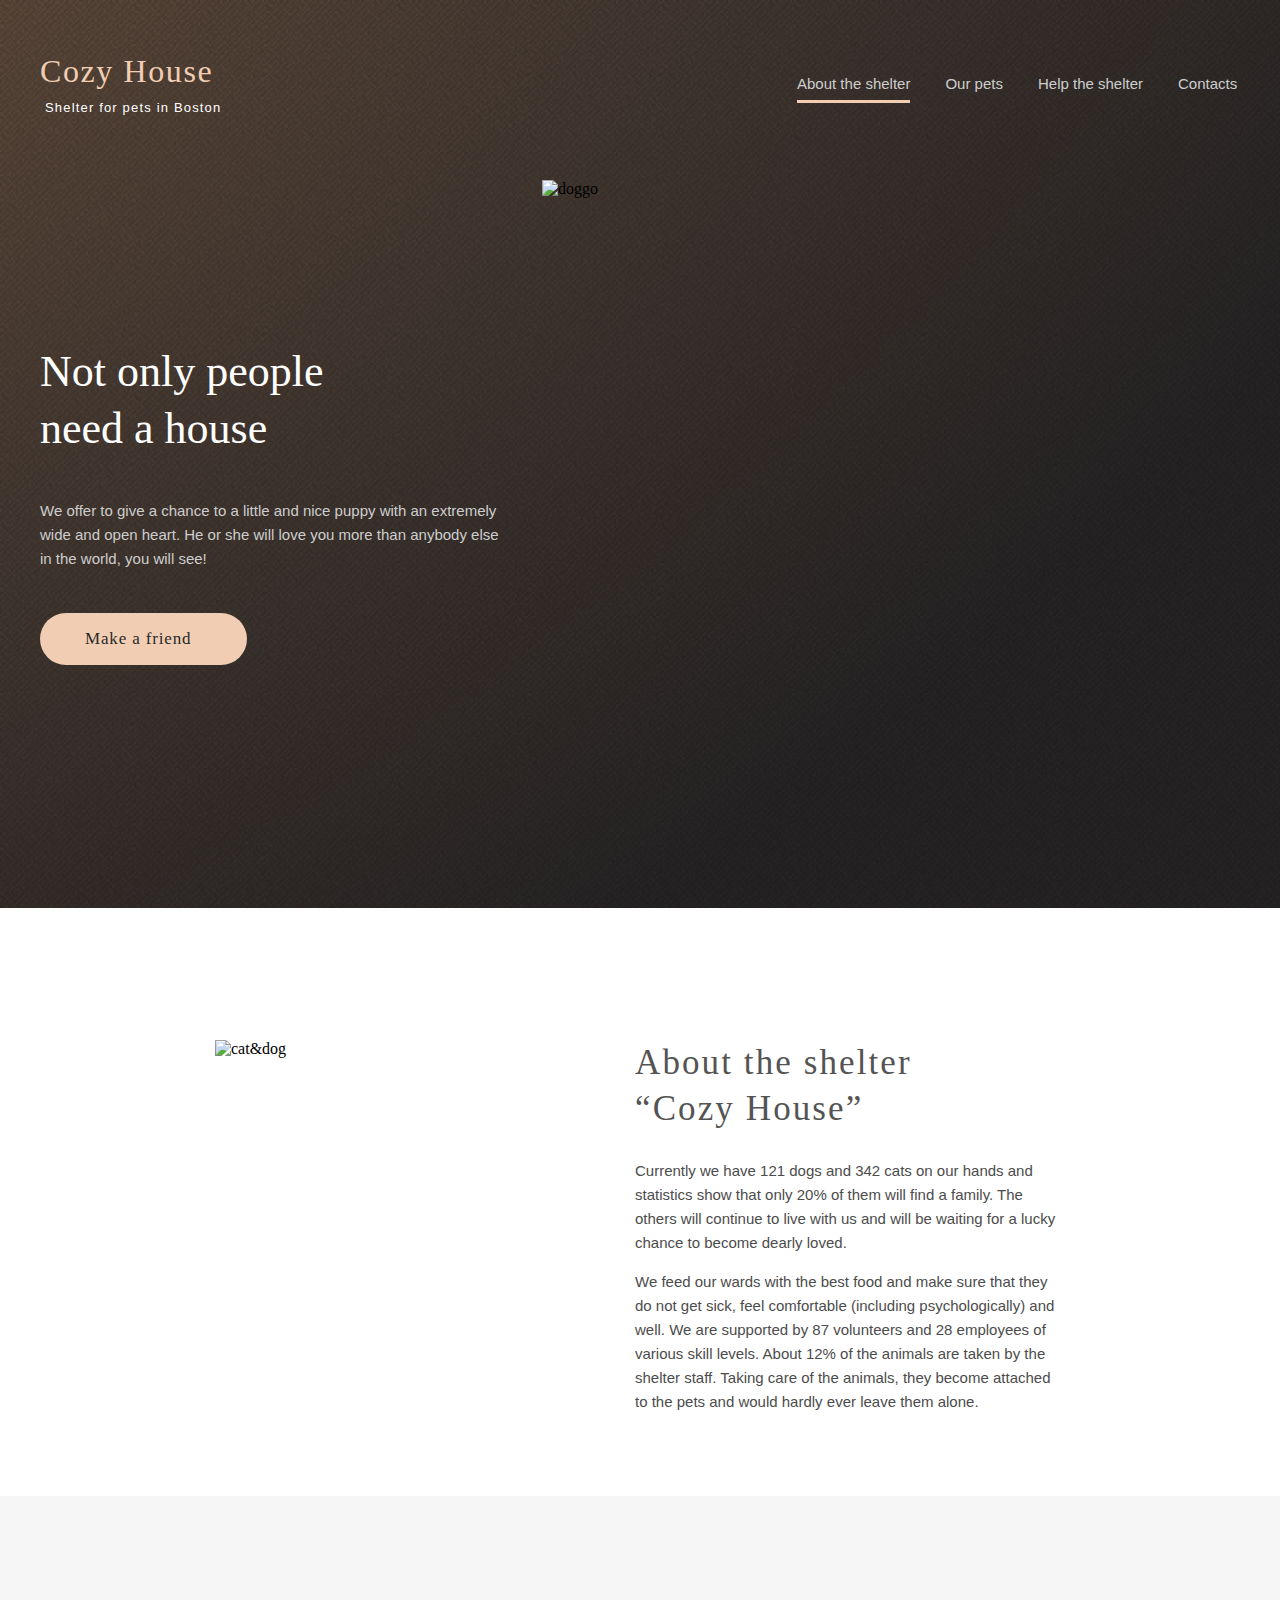
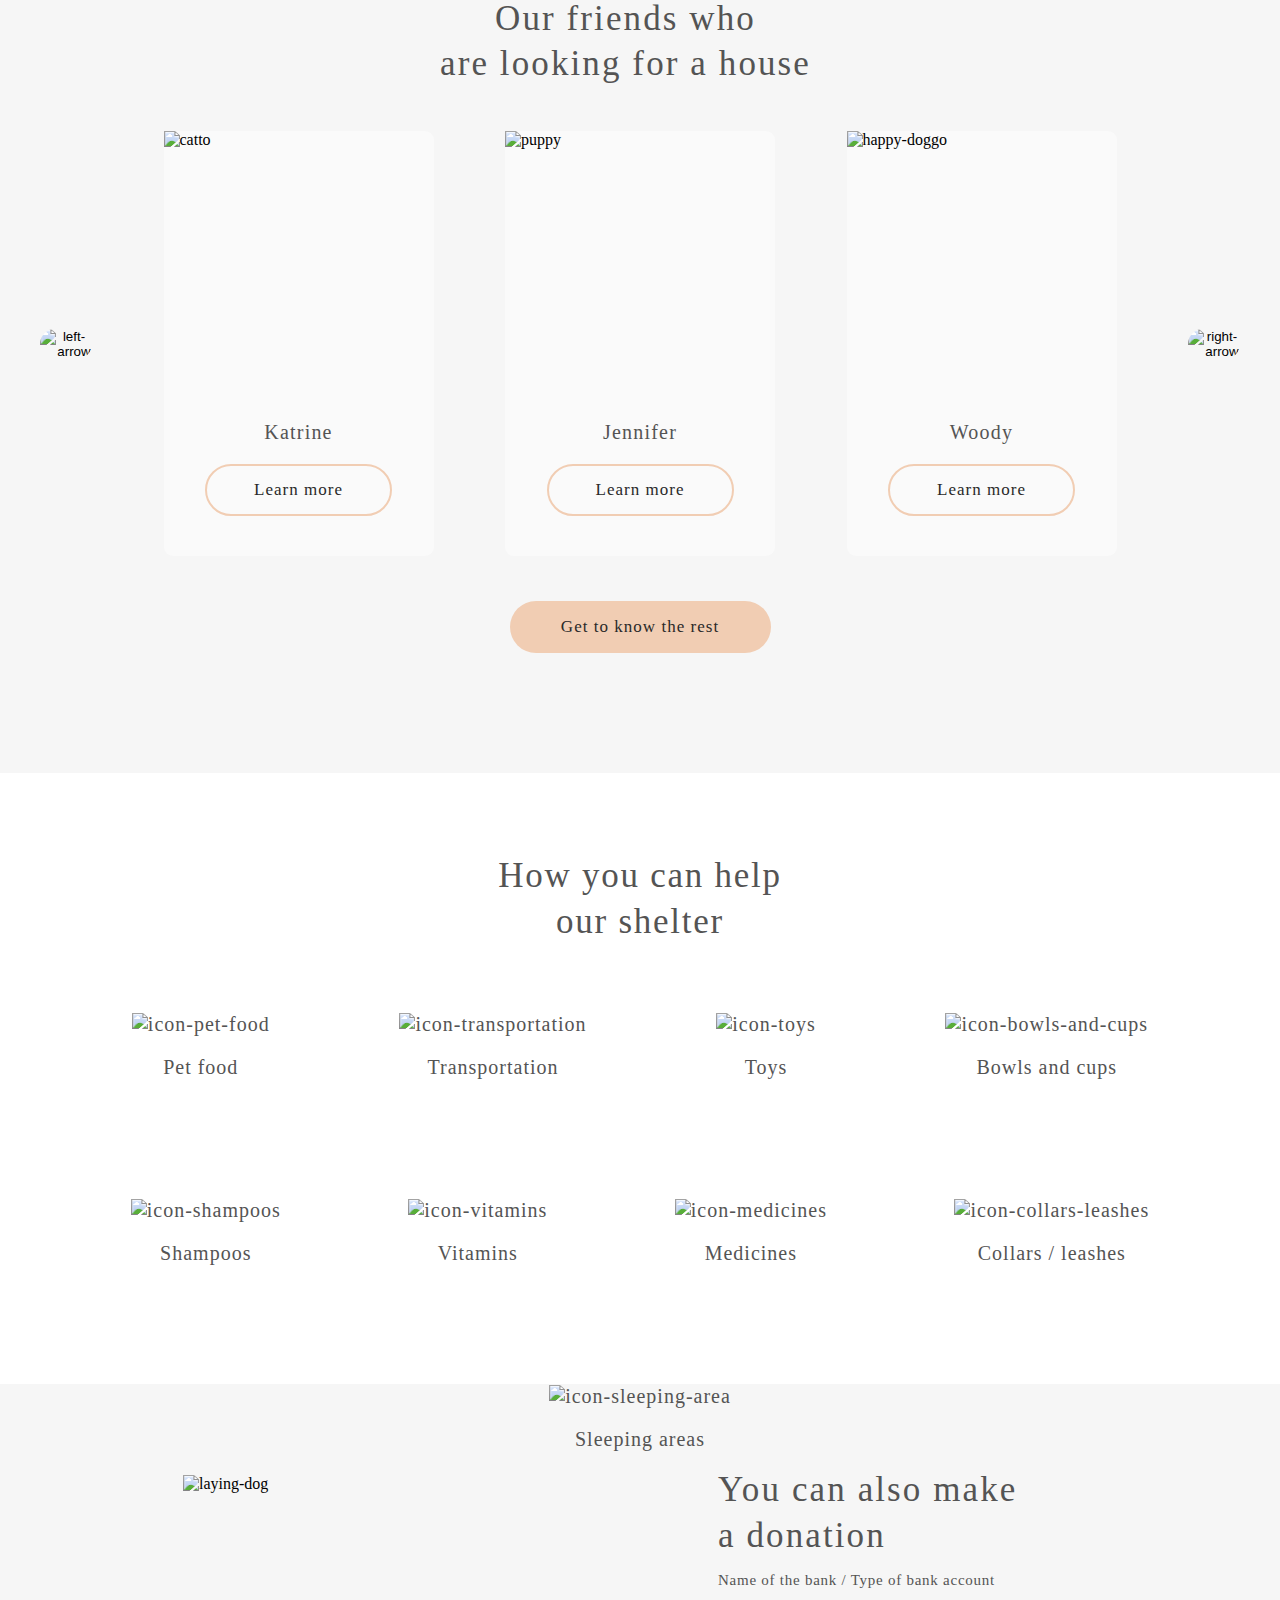
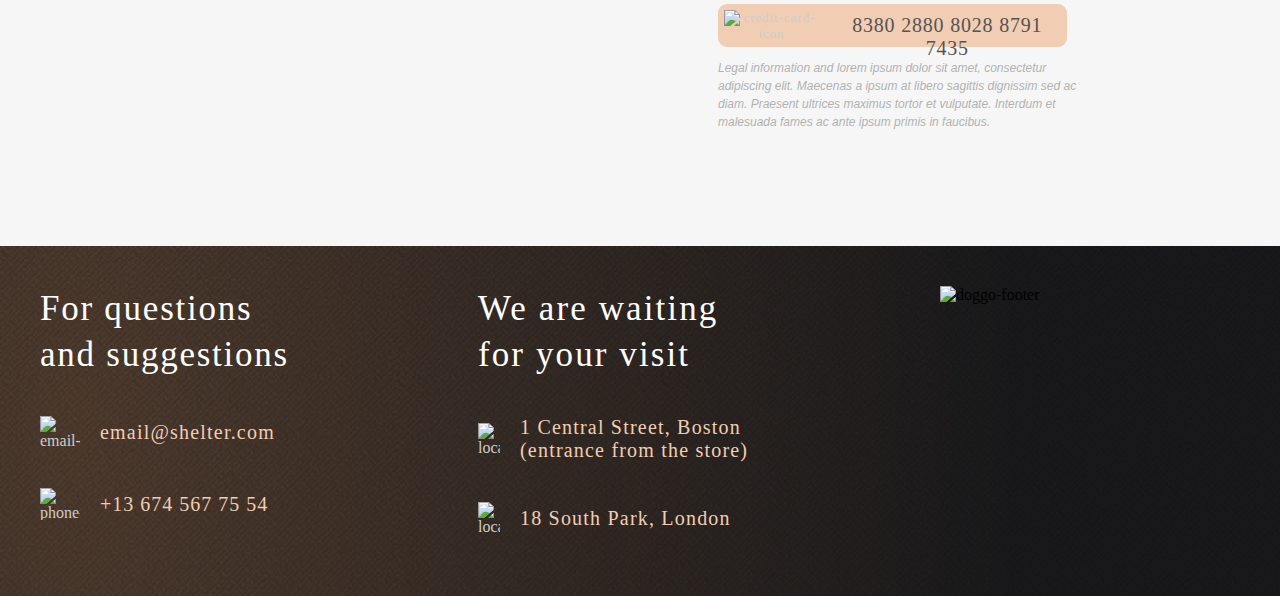
==== pages/main/index.html @ 31ccc5f0 "fix: updt path" ====
<!DOCTYPE html>
<html lang="en">
  <head>
    <meta charset="UTF-8" />
    <meta http-equiv="X-UA-Compatible" content="IE=edge" />
    <meta name="viewport" content="width=device-width, initial-scale=1.0" />
    <title>Cozy House</title>
    <link rel="stylesheet" href="style.css" />
  </head>
  <body>
    <div class="container">
      <div class="block-1" id="main-id">
        <header>
          <div class="logo-div">
            <a href="#main-id"
              ><h1>Cozy House</h1>
              <h2 class="logo-h2">Shelter for pets in Boston</h2>
            </a>
          </div>
          <nav>
            <ul class="ul-header">
              <li class="active">About the shelter</li>
              <li>
                <a href="../pets/our-pets.html">Our pets</a>
              </li>
              <li><a href="#help-the-shelter">Help the shelter</a></li>
              <li><a href="#contacts"> Contacts</a></li>
            </ul>
          </nav>
        </header>
        <div class="main">
          <div class="main-div">
            <h2 class="h2-header">Not only people need a house</h2>
            <p class="p-header">
              We offer to give a chance to a little and nice puppy with an
              extremely wide and open heart. He or she will love you more than
              anybody else in the world, you will see!
            </p>

            <a href="#our-pets"
              ><button class="btn-make-friend">Make a friend</button></a
            >
          </div>
          <img
            class="doggo"
            src="../assets/images/start-screen-puppy.svg"
            alt="doggo"
          />
        </div>
      </div>
      <main>
        <div class="block-2">
          <img
            src="../assets/images/about-pets.svg"
            alt="cat&dog"
            class="cat-dog"
          />

          <div class="content-block-2">
            <h2 class="h2-block-2">About the shelter “Cozy House”</h2>
            <p class="p-block-2">
              Currently we have 121 dogs and 342 cats on our hands and
              statistics show that only 20% of them will find a family. The
              others will continue to live with us and will be waiting for a
              lucky chance to become dearly loved.
            </p>
            <p class="p-block-2">
              We feed our wards with the best food and make sure that they do
              not get sick, feel comfortable (including psychologically) and
              well. We are supported by 87 volunteers and 28 employees of
              various skill levels. About 12% of the animals are taken by the
              shelter staff. Taking care of the animals, they become attached to
              the pets and would hardly ever leave them alone.
            </p>
          </div>
        </div>
        <div class="block-3" id="our-pets">
          <div class="block-3-container">
            <h2 class="h2-block-3">
              Our friends who <br />
              are looking for a house
            </h2>
            <div class="pets">
              <button class="btn-arrow">
                <img
                  src="../assets/icons/button_arrow_left.svg"
                  alt="left-arrow"
                  class="arrow"
                />
              </button>

              <div class="pet-catto same">
                <img
                  src="../assets/images/pets-katrine.svg"
                  alt="catto"
                  class="img-block3"
                />
                <h3 class="same-name">Katrine</h3>
                <button class="same-btn">Learn more</button>
              </div>
              <div class="pet-puppy same">
                <img
                  src="../assets/images/pets-jennifer.svg"
                  alt="puppy"
                  class="img-block3"
                />
                <h3 class="same-name">Jennifer</h3>
                <button class="same-btn">Learn more</button>
              </div>
              <div class="pet-happy-doggo same">
                <img
                  src="../assets/images/pets-woody.svg"
                  alt="happy-doggo"
                  class="img-block3"
                />
                <h3 class="same-name">Woody</h3>
                <button class="same-btn">Learn more</button>
              </div>
              <button class="btn-arrow">
                <img
                  src="../assets/icons/button_arrow_right.svg"
                  alt="right-arrow"
                  class="arrow"
                />
              </button>
            </div>
            <a href="../pages/pets/our-pets.html">
              <button class="btn-block-3">Get to know the rest</button>
            </a>
          </div>
        </div>
        <div class="block-4" id="help-the-shelter">
          <div class="block-4-container">
            <h2 class="block-4-h2">How you can help our shelter</h2>
            <div class="block-4-list">
              <div class="item">
                <img
                  src="../assets/icons/icon-pet-food.svg"
                  alt="icon-pet-food"
                />
                <span>Pet food</span>
              </div>
              <div class="item">
                <img
                  src="../assets/icons/icon-transportation.svg"
                  alt="icon-transportation"
                />
                <span>Transportation</span>
              </div>
              <div class="item">
                <img src="../assets/icons/icon-toys.svg" alt="icon-toys" />
                <span> Toys</span>
              </div>
              <div class="item">
                <img
                  src="../assets/icons/icon-bowls-and-cups.svg"
                  alt="icon-bowls-and-cups"
                />
                <span>Bowls and cups</span>
              </div>
              <div class="item">
                <img
                  src="../assets/icons/icon-shampoos.svg"
                  alt="icon-shampoos"
                />
                <span>Shampoos</span>
              </div>

              <div class="item">
                <img
                  src="../assets/icons/icon-vitamins.svg"
                  alt="icon-vitamins"
                />
                <span>Vitamins</span>
              </div>
              <div class="item">
                <img
                  src="../assets/icons/icon-medicines.svg"
                  alt="icon-medicines"
                />
                <span>Medicines</span>
              </div>
              <div class="item">
                <img
                  src="../assets/icons/icon-collars-leashes.svg"
                  alt="icon-collars-leashes"
                />
                <span>Collars / leashes</span>
              </div>
              <div class="item">
                <img
                  src="../assets/icons/icon-sleeping-area.svg"
                  alt="icon-sleeping-area"
                />
                <span>Sleeping areas</span>
              </div>
            </div>
          </div>
        </div>
        <div class="block-5">
          <div class="block-5-container">
            <img
              src="../assets/images/donation-dog.svg"
              alt="laying-dog"
              class="laying-dog"
            />
            <div block-5-content>
              <h2 class="block-5-h2">You can also make a donation</h2>
              <h3 class="block-5-h3">
                Name of the bank / Type of bank account
              </h3>
              <button class="credit-card">
                <a href="#"
                  ><img
                    src="../assets/icons/credit-card.svg"
                    alt="credit-card-icon"
                    class="credit-card-icon"
                /></a>

                <p class="block-5-par">8380 2880 8028 8791 7435</p>
              </button>
              <p class="block-5-p">
                Legal information and lorem ipsum dolor sit amet, consectetur
                adipiscing elit. Maecenas a ipsum at libero sagittis dignissim
                sed ac diam. Praesent ultrices maximus tortor et vulputate.
                Interdum et malesuada fames ac ante ipsum primis in faucibus.
              </p>
            </div>
          </div>
        </div>
      </main>
      <footer class="block-6" id="contacts">
        <div class="footer-content">
          <div class="contacts">
            <h2 class="footer-h2-1">For questions and suggestions</h2>
            <a href="mailto:email@shelter.com">
              <div class="contacts-1">
                <img
                  src="../assets/icons/icon-email.svg"
                  alt="email-icon"
                  class="cont-icon"
                />
                <span class="ftr-span-1">email@shelter.com</span>
              </div>
            </a>
            <a href="tel:+13 674 567 75 54">
              <div class="contacts-2">
                <img
                  src="../assets/icons/icon-phone.svg"
                  alt="phone-icon"
                  class="phone-icon"
                />
                <span class="ftr-span-2">+13 674 567 75 54</span>
              </div>
            </a>
          </div>

          <div class="address">
            <h2 class="footer-h2-2">We are waiting for your visit</h2>
            <a href="https://goo.gl/maps/YBffEgtz4RcukRSLA" target="_blank">
              <div class="address-1">
                <img
                  src="../assets/icons/icon-marker.svg"
                  alt="location-icon"
                  class="pin"
                />
                <span class="address-span-1"
                  >1 Central Street, Boston (entrance from the store)</span
                >
              </div>
            </a>
            <a href="https://goo.gl/maps/GmSQT3jmfmqJFxHK8" target="_blank">
              <div class="address-2">
                <img
                  src="../assets/icons/icon-marker-1.svg"
                  alt="location-icon"
                  class="pin"
                />
                <span class="address-span-2">18 South Park, London </span>
              </div>
            </a>
          </div>
          <img
            src="../assets/images/footer-puppy.svg"
            alt="doggo-footer"
            class="footer-puppy"
          />
        </div>
      </footer>
    </div>
    <script src="../pages/main/script.js"></script>
  </body>
</html>
---- pages/main/style.css ----
body{
    margin: 0;
    padding: 0px;
    display: flex;
    justify-content: center;
}

.container{
    width: 1280px;
   
}
.block-1{
    background: url(/assets/images/start-screen-gradient-background.svg) no-repeat;
    width: 1280px;
    height: 908px;
}

header{
    padding-top: 60px;
    padding-left: 40px;
    padding-right: 40px;
    display: flex;
    margin: 0;
    width: 1200px;
    height: 60px;
}

.logo-div {
    display: flex;
    flex-direction: column;
    justify-content:center;
    width: 184px;
    height: 60px;
    margin-right: 573px;
    cursor: pointer;
}
.logo-h2{
    margin-left: 5px;
    font-family: 'Arial';
    width: 179px;
    height: 15px;
    font-weight: 400;
    font-size: 13px;
    letter-spacing: 0.09em;
    justify-content:space-between;
    color: white;
  
}
h1{
    color: #F1CDB3;
    width: 184px;
    height: 35px; 
    font-family: 'Georgia';
    font-weight: 400;
    font-size: 32px;
    line-height: 110%;
    letter-spacing: 0.05em;
    margin: 0px;
}



.h2-header{
    margin-top: 163px;
    width: 310px;
    height: 114px;
    padding: 0px;
    font-family: 'Georgia';
    font-weight: 400;
    font-size: 44px;
    line-height: 130%;
    color: white;
}

.p-header{
    margin-top: 42px;
    width: 460px;
    height: 72px;
    font-family: 'Arial';
    color: #CDCDCD;
    font-weight: 400;
    font-size: 15px;
    line-height: 160%;
}

 .btn-make-friend{
    display: flex;
    align-items: center;
    border-radius: 100px;
    padding: 15px 45px;
    width: 207px;
    height: 52px;
    background: #F1CDB3;
    font-family: 'Georgia';
    font-weight: 400;
    font-size: 17px;
    color: #292929;
    border: none;
    margin-top: 42px;
    letter-spacing: 0.05em;

} 
.btn-make-friend:hover{
    background: #f9c2a0;
    cursor: pointer;
}

.main{
    display: flex;
    margin-top: 60px;
    margin-left: 40px;
    margin-right: 40px;
    
}


.main-div{
    width: 460px;
    height: 322px;
    margin-right: 42px;

}

.doggo{
    width: 698px;
    height: 728px;
}


.ul-header{
    display: flex;
    gap: 35px;
    list-style: none;
    width: 443px;
    height: 27px;
    font-family: 'Arial';
    font-weight: 400;
    font-size: 15px;
    color: #CDCDCD;
    padding: 0px;
    
}
a{
    text-decoration: none;
    color: #CDCDCD;
}

ul li{
    cursor: pointer; 
    position: relative;
    text-align: center;
}


li.active::after{
    position: absolute;
    content: "";
    height: 3px;
    width: 100%;
    background-color:#F1CDB3;
    left: 0;
    bottom: -1px;
    animation: appear 0.2s linear;
}
@keyframes appear{
    from{
        width: 0;
    }
    to{
        width: 100%;
    }
}


.arrow:hover{
    background-image: linear-gradient(rgba(246, 227, 177, 0.4) 0 0);
}
.item:hover{
    cursor: pointer;
}
.btn-arrow{
    width: 52px;
    height: 52px;
    border: none;
    background-color: #F6F6F6;
    box-sizing: border-box;
    border-radius: 100px;
    padding: 0;
}

/* BLOCK-2 */
.block-2{
    display: flex;
    padding-top: 132px;
    padding-left: 40px;
    padding-right: 40px;
    padding-bottom: 48px;
    width: 1200px;
    height: 408px;
    background: #FFFFFF;
}
 .content-block-2{
    width: 430px;
    height: 380px;
  
 }

 .cat-dog{
    width: 300px;
    height: 408px;
    margin-left: 175px;
    margin-right: 120px;
 }
   
.h2-block-2{
    width: 370px;
height: 90px;
    font-family: 'Georgia';
    font-weight: 400;
    font-size: 35px;
    line-height: 130%;
    letter-spacing: 0.06em;
    color: #545454;
    margin-top: 0px;
  }
  .p-block-2{
    font-family: 'Arial';
    font-weight: 400;
    font-size: 15px;
    line-height: 160%;
    color: #4C4C4C;
  }





/* BLOCK-3 */
.block-3{
    display: flex;
    align-items: center;
    width: 1280px;
    height: 877px;
    background: #F6F6F6;
}

.block-3-container{
    display: flex;
    flex-direction: column;
    align-items: center;
    justify-content: space-around;
    width: 1200px;
    height: 697px;
    background: #F6F6F6;
    margin-top: 80px;
    margin-left: 40px;
    margin-right: 40px;
    margin-bottom: 100px;
}

.h2-block-3{
    display: flex;
    
    width: 400px;
    height: 90px;
    font-family: 'Georgia';
    font-weight: 400;
    font-size: 35px;
    line-height: 130%;
    display: flex;
    align-items: center;
    text-align: center;
    letter-spacing: 0.06em;
    color: #545454;
    margin: 0;
}

.pets{
    display: flex;
    align-items: center;
    justify-content: space-between;
    width: 1200px;
    height: 435px;

} 

.arrow{
    width: 52px;
    height: 52px;
    box-sizing: border-box;
    border-radius: 100px;
    cursor: pointer;
}


.img-block3{
    width: 270px;
    height: 270px;;
}
.img-block3:hover{
    cursor: pointer;
}
.same{
    display: flex;
    flex-direction: column;
    align-items: center;
    background: #FAFAFA;
    border-radius: 9px;
    padding-bottom: 40px;
}

.same:hover{
    background-color: #ffffff;
    cursor:pointer;
    box-shadow: 5px 9px 18px -5px rgba(48, 48, 48, 0.76);
}


.same:hover button{
    background-color: #F1CDB3;
    cursor:pointer;
}


.same-btn{
    border: 2px solid #F1CDB3;
    box-sizing: border-box;
    border-radius: 100px;
    width: 187px;
    height: 52px;
    font-family: 'Georgia';
    font-weight: 400;
    font-size: 17px;
    line-height: 130%;
    letter-spacing: 0.06em;
    color: #292929;
    background: #FAFAFA;

}

.same-name{
    font-family: 'Georgia';

font-weight: 400;
font-size: 20px;
line-height: 23px;
display: flex;
align-items: center;
text-align: center;
letter-spacing: 0.06em;
color: #545454;

}

.btn-block-3{
    width: 261px;
    height: 52px;
    background: #F1CDB3;
    border-radius: 100px;
    border: none;
    font-family: 'Georgia';
    font-weight: 400;
    font-size: 17px;
    line-height: 130%;
    letter-spacing: 0.06em;
    color: #292929;
}
.btn-block-3:hover{ 
    background: #f5c09a;
    cursor: pointer;
}
/* BLOCK-4 */

.block-4{
    width: 1280px;
    height: 611px;
    display: flex;
    align-items: center;
    background: #FFFFFF;
   
}

.block-4-container{
    display: flex;
    flex-direction: column;
    align-items: center;
    justify-content: space-between;
    width: 1200px;
    height: 431px;
    background: #FFFFFF;
    margin-top: 80px;
    margin-left: 40px;
    margin-right: 40px;
    margin-bottom: 100px;

}

.block-4-h2{
    width: 308px;
height: 90px;
font-family: 'Georgia';
font-weight: 400;
font-size: 35px;
line-height: 130%;
text-align: center;
letter-spacing: 0.05em;
color: #545454;
margin: 0;

}

.block-4-list{
    display: flex;
    justify-content: space-around;
    flex-wrap: wrap;
    gap: 120px;
    width: 1026px;
    padding-top: 70px;
    padding-bottom: 100px; 
}

.item{
    display: flex;
    flex-direction: column;
    align-items: center;
    justify-content: space-around;
    gap: 20px;
    font-family: 'Georgia';
    font-weight: 400;
    font-size: 20px;
    letter-spacing: 0.05em;
    color: #545454;
}



/* BLOCK-5 */

.block-5{
    display: flex;
    width: 1280px;
    height: 462px;
    background: #F6F6F6;
}
.block-5-container{
    display: flex;
    align-items: center;
    justify-content: space-between;
    width: 915px;
    height: 282px;
    background: #F6F6F6;
    margin-top: 80px;
    margin-bottom: 100px;
    margin-left: 183px;
    margin-right: 182px;
}
.laying-dog{
    width: 505px;
height: 261px;
}
.block-5-content{
    width: 380px;
height: 282px;
}
.block-5-h2 {
    width: 300px;
height: 90px;
font-family: 'Georgia';
font-weight: 400;
font-size: 35px;
line-height: 130%;
letter-spacing: 0.06em;
color: #545454;
margin: 0;

}
.block-5-h3{
    width: 307px;
height: 17px;
font-family: 'Georgia';
font-weight: 400;
font-size: 15px;
line-height: 110%;
letter-spacing: 0.05em;
color: #545454;
}
.credit-card{
    display: flex;
align-items: center;
justify-content: center;
gap: 15px;
    width: 349px;
height: 43px;
background: #F1CDB3;
border-radius: 9px;
font-family: 'Georgia';
letter-spacing: 0.06em;
color: #545454;
border: none;
}

.credit-card:hover{
     background: #f5c09a;
    cursor: pointer;}

a:hover{
    cursor: pointer;
   
}


.block-5-par{
    width: 274px;
height: 23px;
font-weight: 400;
font-size: 20px;
line-height: 115%;

}
.credit-card-icon{
    width: 30px;
height: 23px;
}

.block-5-p{
    width: 380px;
height: 72px;
font-family: 'Arial';
font-style: italic;
font-weight: 400;
font-size: 12px;
line-height: 18px;
color: #B2B2B2;

}


















/* FOOTER */

footer{
    display: flex;
    background: url(/assets/images/footer-gradient-background.svg) no-repeat;
    width: 1280px;
    height: 350px;
}

.footer-content{
    width: 1200px;
height: 310px;
display: flex;
gap: 160px;
margin-top: 40px;
margin-left: 40px;
margin-right: 40px;

}



.contacts{
    display: flex;
    flex-direction: column;
    width: 278px;
    height: 234px;
    gap:40px;
   
}

.footer-h2-1{
    font-family: 'Georgia';
    font-weight: 400;
    font-size: 35px;
    line-height: 130%;  
    letter-spacing: 0.05em;
    color: #FFFFFF;
    width: 278px;
    height: 90px;
    margin: 0;
}

.contacts-1{
    width: 251px;
    height: 32px;
    display: flex;
    align-items: center;

}

.cont-icon{
    width: 40px;
    height: 32px;
    margin-right: 20px;
}

.ftr-span-1{
    font-family: 'Georgia';
    font-weight: 400;
    font-size: 20px;
    line-height: 115%;
    letter-spacing: 0.06em;
    color: #F1CDB3;
    }

.contacts-2{
    display: flex;
    align-items: center;
    width: 239px;
    height: 32px;
}
.phone-icon{
    width: 40px;
height: 32px;
margin-right: 20px;
}

.ftr-span-2{
    width: 179px;
height: 23px;
font-family: 'Georgia';
font-weight: 400;
font-size: 20px;
line-height: 115%;
letter-spacing: 0.05em;

color: #F1CDB3;

}




.address{
    display: flex;
    flex-direction: column;
    width: 302px;
    height: 234px;
    gap:40px;
  
}

.footer-h2-2{
    font-family: 'Georgia';
    font-weight: 400;
    font-size: 35px;
    line-height: 130%;  
    letter-spacing: 0.06em;
    color: #FFFFFF;
    width: 270px;
    height: 90px;
    margin: 0;
}

.address-1{
    display: flex;
    align-items: center;
    width: 302px;
height: 46px;
}

.pin{
    width: 22px;
height: 32px;
margin-right: 20px;
}

.address-span-1{
    width: 260px;
    height: 46px;
    font-family: 'Georgia';
    font-weight: 400;
    font-size: 20px;
    line-height: 115%;
    letter-spacing: 0.06em;
    color: #F1CDB3;
}

.address-2{
    display: flex;
    align-items: center;
    width: 302px;
    height: 32px;
}

.address-span-2{
    width: 260px;
    height: 23px;
    font-family: 'Georgia';
    font-weight: 400;
    font-size: 20px;
    line-height: 115%;
    letter-spacing: 0.06em;
    color: #F1CDB3;

}

.footer-puppy{
    width: 300px;
    height: 310px;
        
}
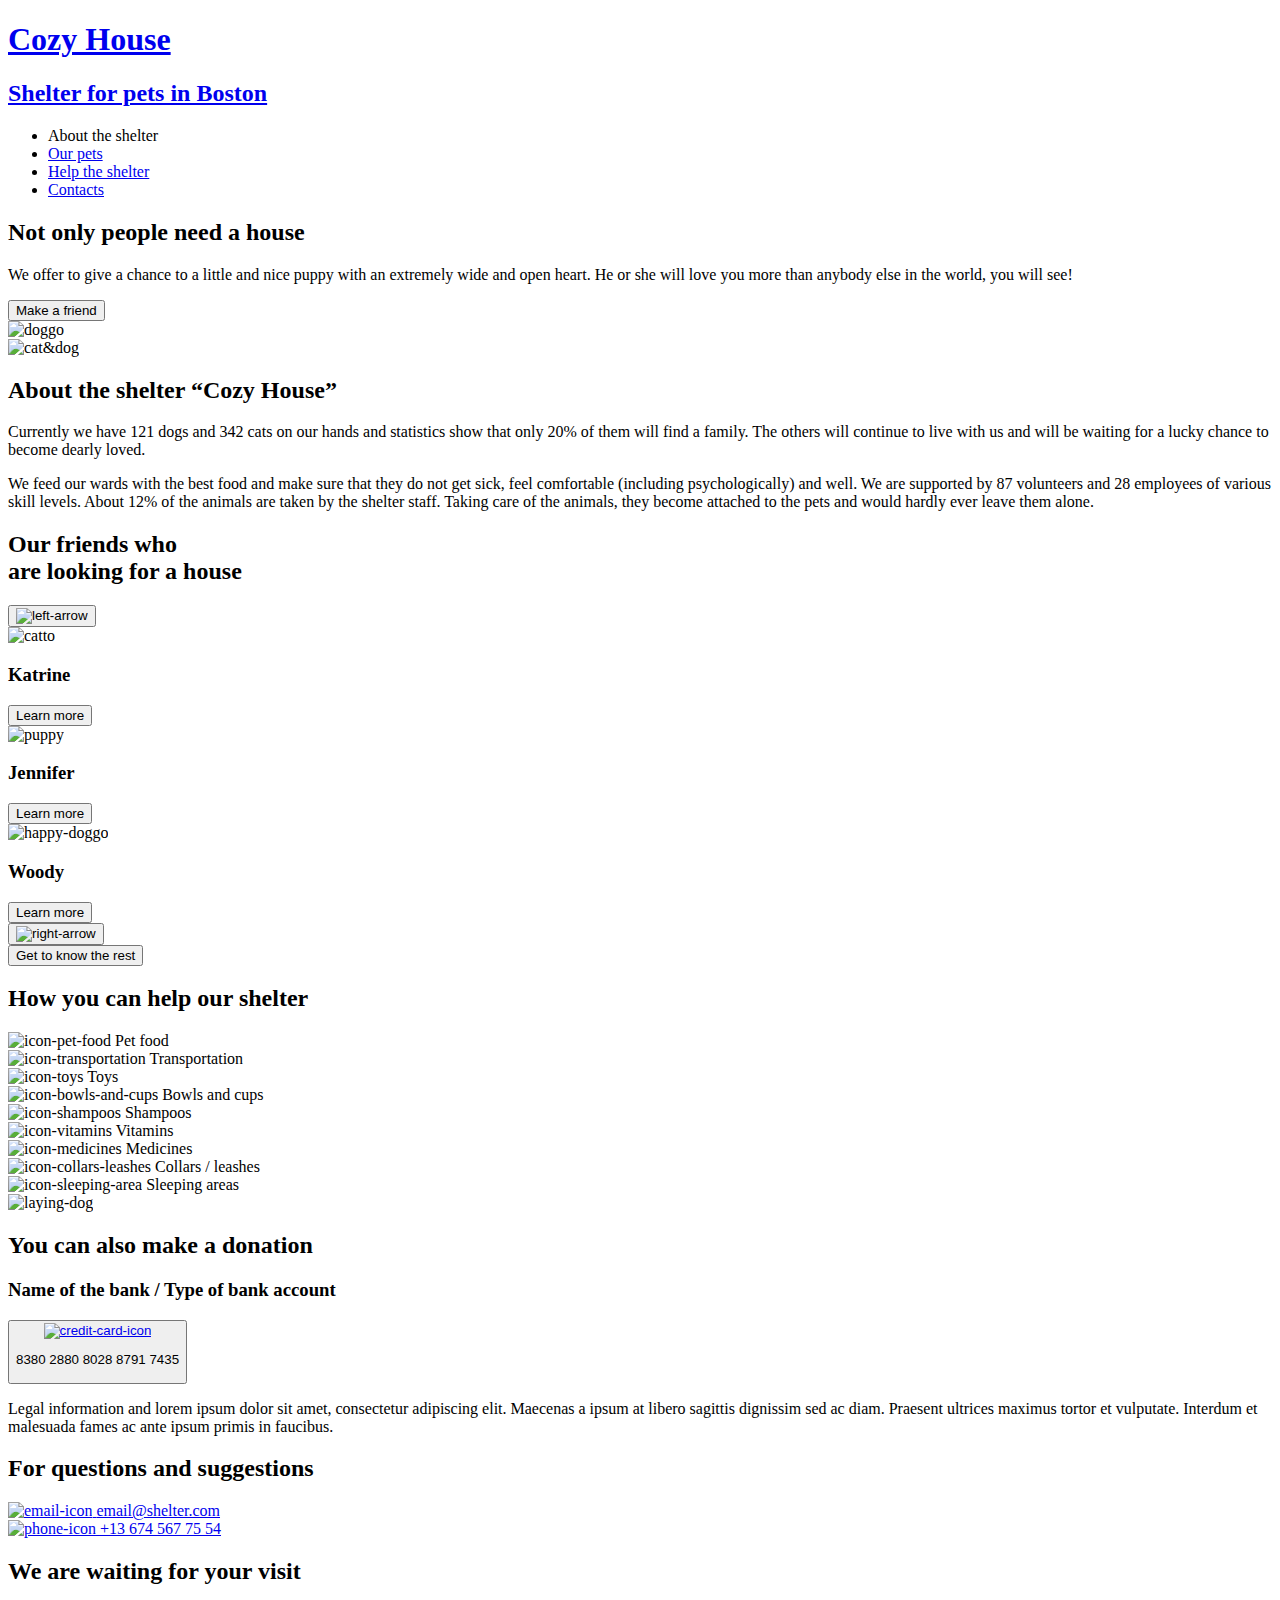
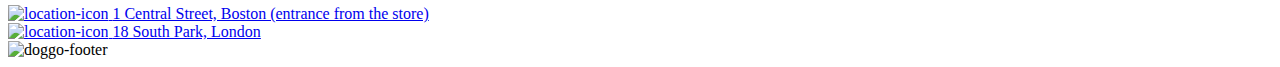
==== commit 538c6e37: "fix: change style path" ====
--- a/pages/main/index.html
+++ b/pages/main/index.html
@@ -5,7 +5,7 @@
     <meta http-equiv="X-UA-Compatible" content="IE=edge" />
     <meta name="viewport" content="width=device-width, initial-scale=1.0" />
     <title>Cozy House</title>
-    <link rel="stylesheet" href="style.css" />
+    <link rel="stylesheet" href="../style.css" />
   </head>
   <body>
     <div class="container">
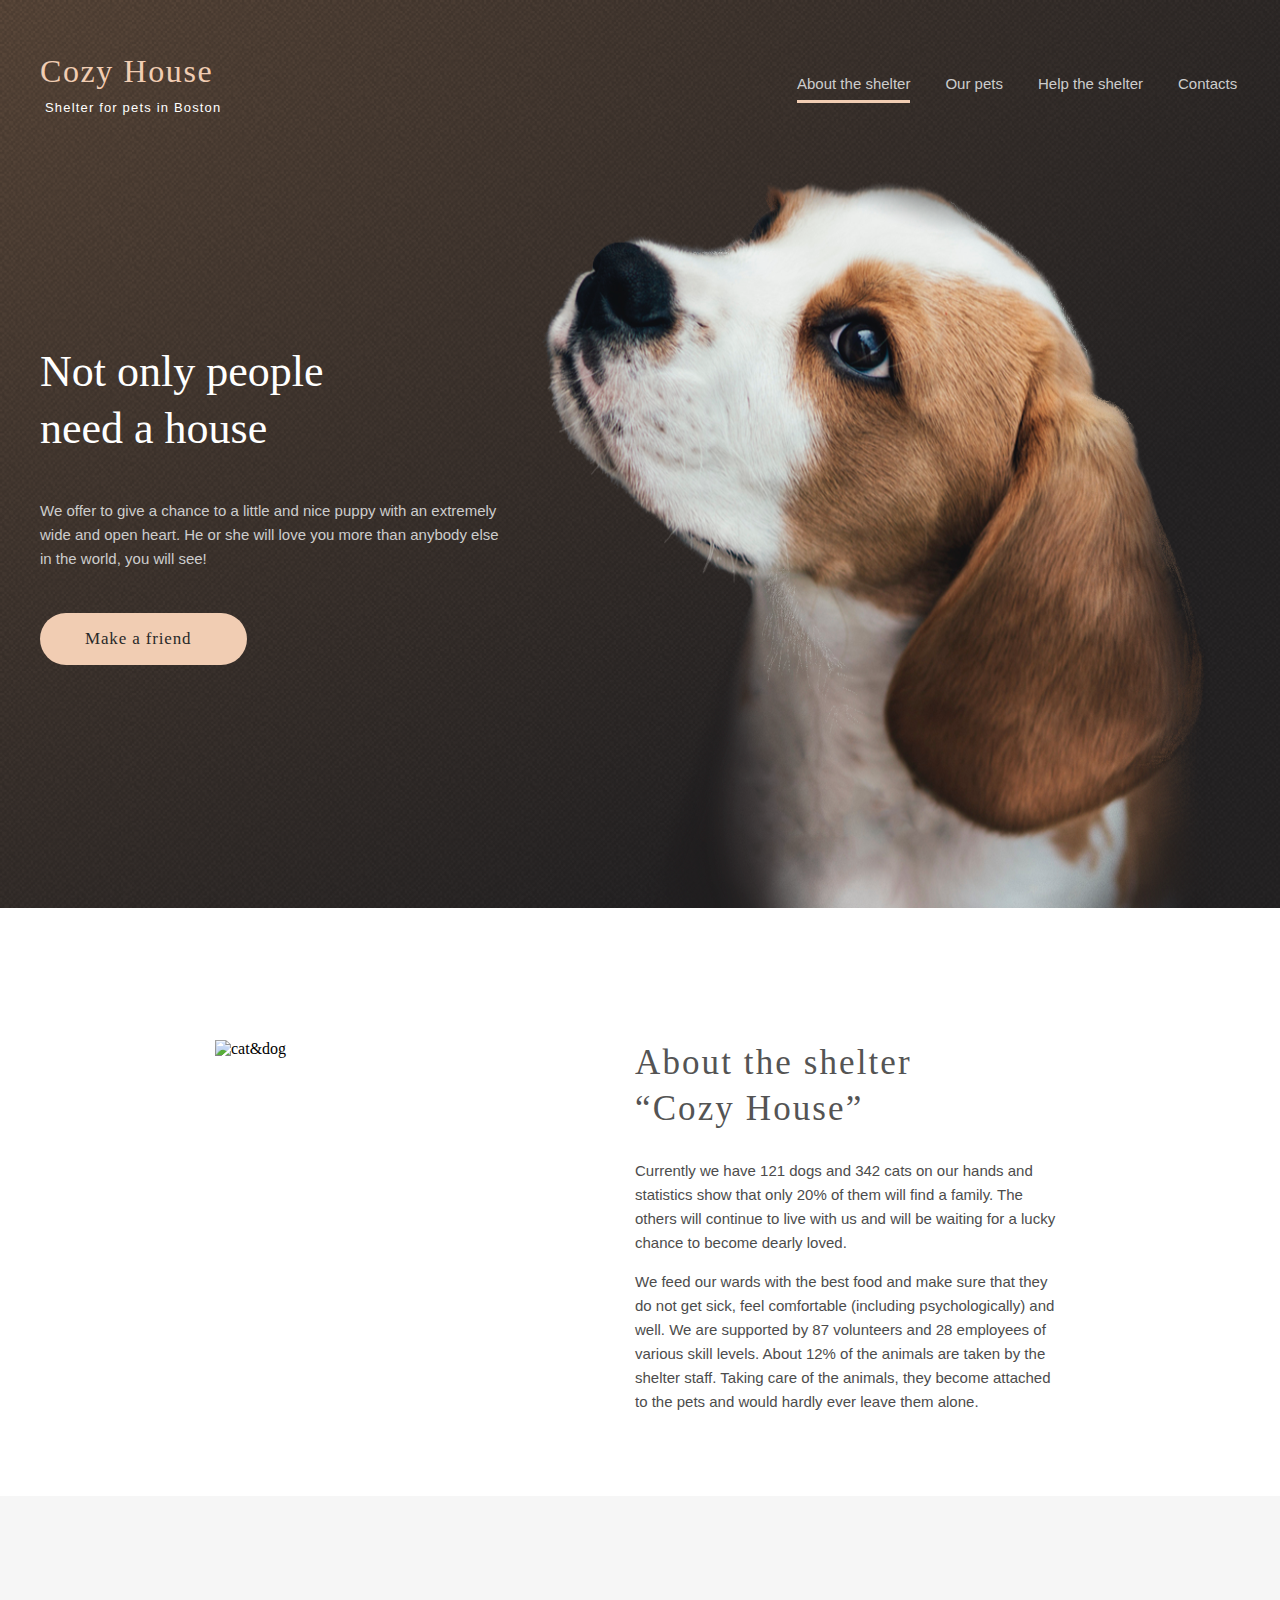
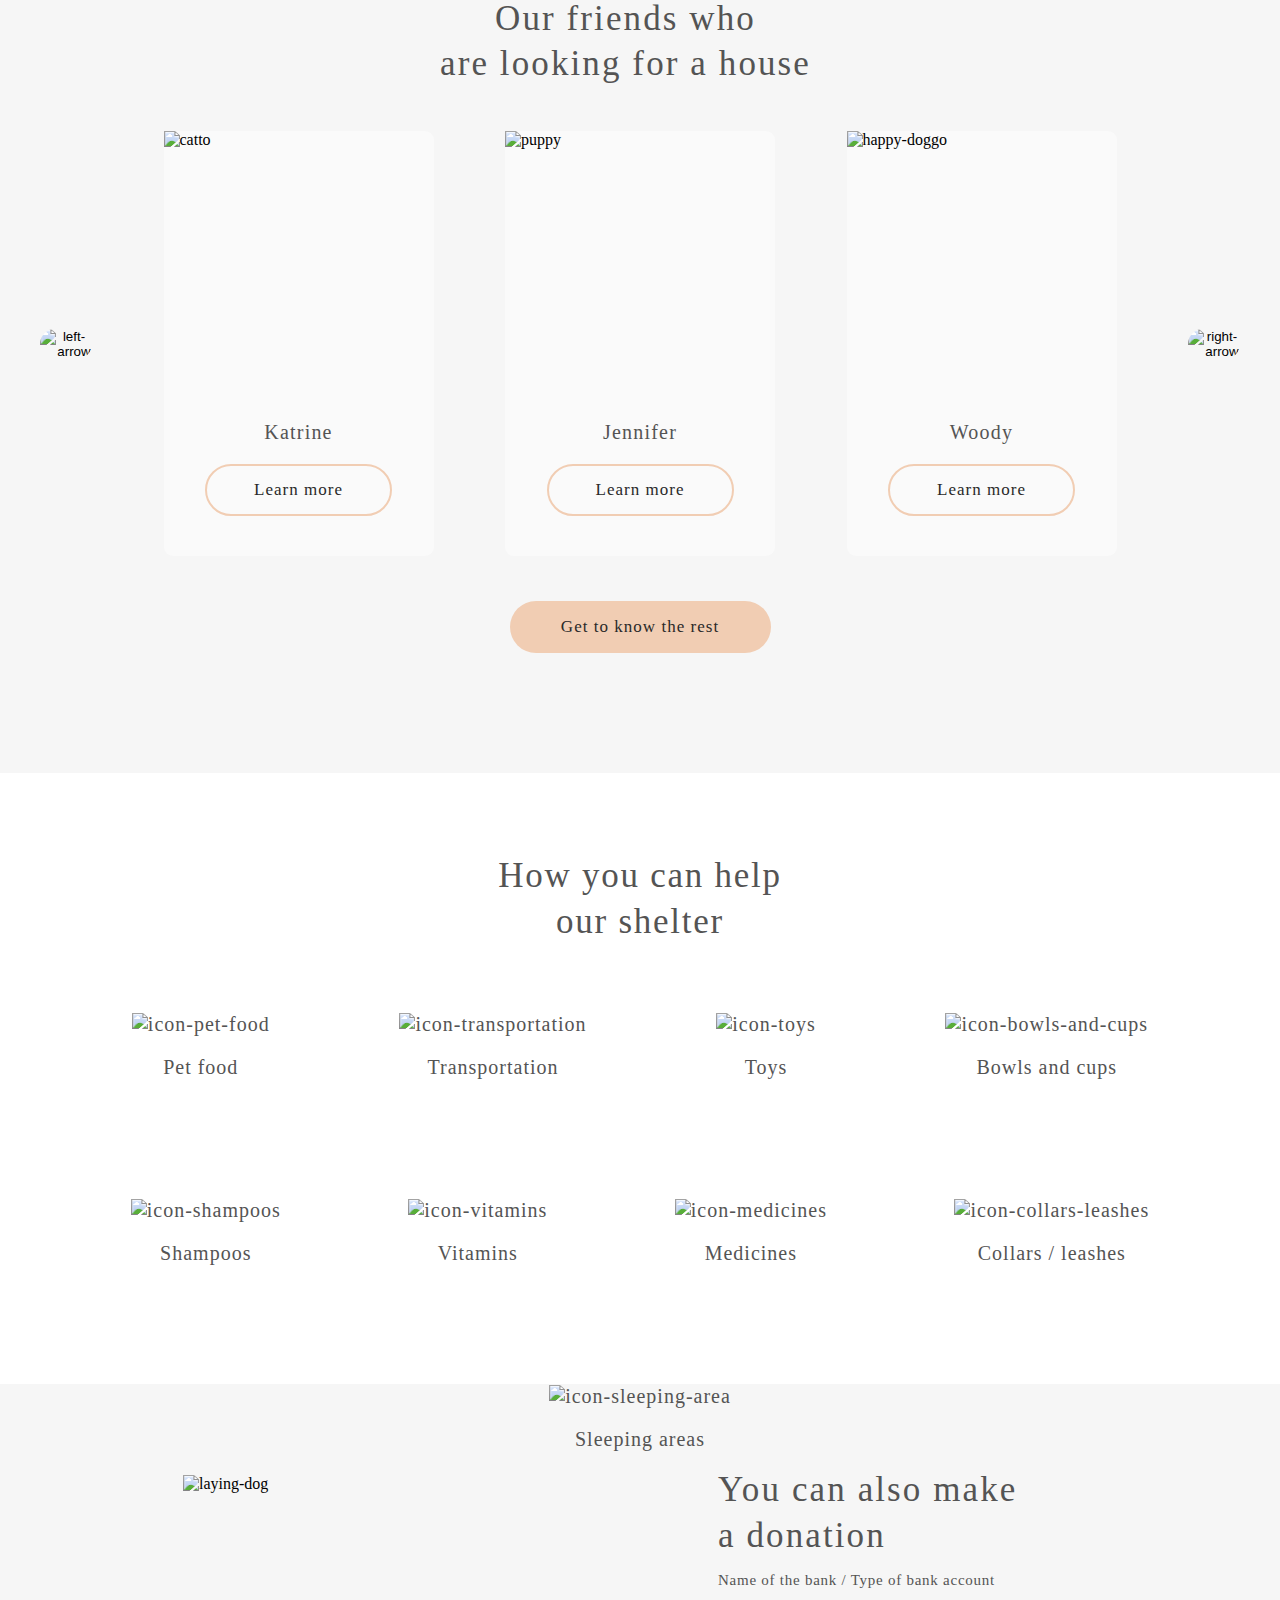
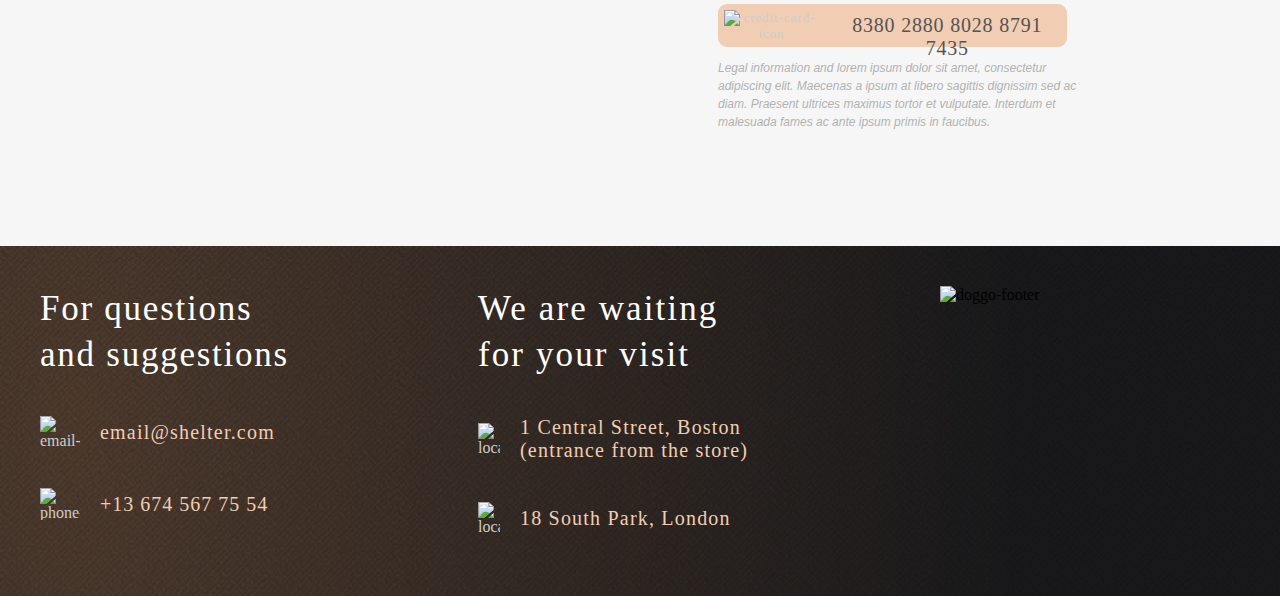
==== commit 04b6e4bb: "fix: test path" ====
--- a/pages/main/index.html
+++ b/pages/main/index.html
@@ -5,7 +5,7 @@
     <meta http-equiv="X-UA-Compatible" content="IE=edge" />
     <meta name="viewport" content="width=device-width, initial-scale=1.0" />
     <title>Cozy House</title>
-    <link rel="stylesheet" href="../style.css" />
+    <link rel="stylesheet" href="style.css" />
   </head>
   <body>
     <div class="container">
@@ -43,7 +43,7 @@
           </div>
           <img
             class="doggo"
-            src="../assets/images/start-screen-puppy.svg"
+            src="../../assets/images/start-screen-puppy.svg"
             alt="doggo"
           />
         </div>
--- a/pages/main/style.css
+++ b/pages/main/style.css
@@ -0,0 +1,716 @@
+body{
+    margin: 0;
+    padding: 0px;
+    display: flex;
+    justify-content: center;
+}
+
+.container{
+    width: 1280px;
+   
+}
+.block-1{
+    background: url(/assets/images/start-screen-gradient-background.svg) no-repeat;
+    width: 1280px;
+    height: 908px;
+}
+
+header{
+    padding-top: 60px;
+    padding-left: 40px;
+    padding-right: 40px;
+    display: flex;
+    margin: 0;
+    width: 1200px;
+    height: 60px;
+}
+
+.logo-div {
+    display: flex;
+    flex-direction: column;
+    justify-content:center;
+    width: 184px;
+    height: 60px;
+    margin-right: 573px;
+    cursor: pointer;
+}
+.logo-h2{
+    margin-left: 5px;
+    font-family: 'Arial';
+    width: 179px;
+    height: 15px;
+    font-weight: 400;
+    font-size: 13px;
+    letter-spacing: 0.09em;
+    justify-content:space-between;
+    color: white;
+  
+}
+h1{
+    color: #F1CDB3;
+    width: 184px;
+    height: 35px; 
+    font-family: 'Georgia';
+    font-weight: 400;
+    font-size: 32px;
+    line-height: 110%;
+    letter-spacing: 0.05em;
+    margin: 0px;
+}
+
+
+
+.h2-header{
+    margin-top: 163px;
+    width: 310px;
+    height: 114px;
+    padding: 0px;
+    font-family: 'Georgia';
+    font-weight: 400;
+    font-size: 44px;
+    line-height: 130%;
+    color: white;
+}
+
+.p-header{
+    margin-top: 42px;
+    width: 460px;
+    height: 72px;
+    font-family: 'Arial';
+    color: #CDCDCD;
+    font-weight: 400;
+    font-size: 15px;
+    line-height: 160%;
+}
+
+ .btn-make-friend{
+    display: flex;
+    align-items: center;
+    border-radius: 100px;
+    padding: 15px 45px;
+    width: 207px;
+    height: 52px;
+    background: #F1CDB3;
+    font-family: 'Georgia';
+    font-weight: 400;
+    font-size: 17px;
+    color: #292929;
+    border: none;
+    margin-top: 42px;
+    letter-spacing: 0.05em;
+
+} 
+.btn-make-friend:hover{
+    background: #f9c2a0;
+    cursor: pointer;
+}
+
+.main{
+    display: flex;
+    margin-top: 60px;
+    margin-left: 40px;
+    margin-right: 40px;
+    
+}
+
+
+.main-div{
+    width: 460px;
+    height: 322px;
+    margin-right: 42px;
+
+}
+
+.doggo{
+    width: 698px;
+    height: 728px;
+}
+
+
+.ul-header{
+    display: flex;
+    gap: 35px;
+    list-style: none;
+    width: 443px;
+    height: 27px;
+    font-family: 'Arial';
+    font-weight: 400;
+    font-size: 15px;
+    color: #CDCDCD;
+    padding: 0px;
+    
+}
+a{
+    text-decoration: none;
+    color: #CDCDCD;
+}
+
+ul li{
+    cursor: pointer; 
+    position: relative;
+    text-align: center;
+}
+
+
+li.active::after{
+    position: absolute;
+    content: "";
+    height: 3px;
+    width: 100%;
+    background-color:#F1CDB3;
+    left: 0;
+    bottom: -1px;
+    animation: appear 0.2s linear;
+}
+@keyframes appear{
+    from{
+        width: 0;
+    }
+    to{
+        width: 100%;
+    }
+}
+
+
+.arrow:hover{
+    background-image: linear-gradient(rgba(246, 227, 177, 0.4) 0 0);
+}
+.item:hover{
+    cursor: pointer;
+}
+.btn-arrow{
+    width: 52px;
+    height: 52px;
+    border: none;
+    background-color: #F6F6F6;
+    box-sizing: border-box;
+    border-radius: 100px;
+    padding: 0;
+}
+
+/* BLOCK-2 */
+.block-2{
+    display: flex;
+    padding-top: 132px;
+    padding-left: 40px;
+    padding-right: 40px;
+    padding-bottom: 48px;
+    width: 1200px;
+    height: 408px;
+    background: #FFFFFF;
+}
+ .content-block-2{
+    width: 430px;
+    height: 380px;
+  
+ }
+
+ .cat-dog{
+    width: 300px;
+    height: 408px;
+    margin-left: 175px;
+    margin-right: 120px;
+ }
+   
+.h2-block-2{
+    width: 370px;
+height: 90px;
+    font-family: 'Georgia';
+    font-weight: 400;
+    font-size: 35px;
+    line-height: 130%;
+    letter-spacing: 0.06em;
+    color: #545454;
+    margin-top: 0px;
+  }
+  .p-block-2{
+    font-family: 'Arial';
+    font-weight: 400;
+    font-size: 15px;
+    line-height: 160%;
+    color: #4C4C4C;
+  }
+
+
+
+
+
+/* BLOCK-3 */
+.block-3{
+    display: flex;
+    align-items: center;
+    width: 1280px;
+    height: 877px;
+    background: #F6F6F6;
+}
+
+.block-3-container{
+    display: flex;
+    flex-direction: column;
+    align-items: center;
+    justify-content: space-around;
+    width: 1200px;
+    height: 697px;
+    background: #F6F6F6;
+    margin-top: 80px;
+    margin-left: 40px;
+    margin-right: 40px;
+    margin-bottom: 100px;
+}
+
+.h2-block-3{
+    display: flex;
+    
+    width: 400px;
+    height: 90px;
+    font-family: 'Georgia';
+    font-weight: 400;
+    font-size: 35px;
+    line-height: 130%;
+    display: flex;
+    align-items: center;
+    text-align: center;
+    letter-spacing: 0.06em;
+    color: #545454;
+    margin: 0;
+}
+
+.pets{
+    display: flex;
+    align-items: center;
+    justify-content: space-between;
+    width: 1200px;
+    height: 435px;
+
+} 
+
+.arrow{
+    width: 52px;
+    height: 52px;
+    box-sizing: border-box;
+    border-radius: 100px;
+    cursor: pointer;
+}
+
+
+.img-block3{
+    width: 270px;
+    height: 270px;;
+}
+.img-block3:hover{
+    cursor: pointer;
+}
+.same{
+    display: flex;
+    flex-direction: column;
+    align-items: center;
+    background: #FAFAFA;
+    border-radius: 9px;
+    padding-bottom: 40px;
+}
+
+.same:hover{
+    background-color: #ffffff;
+    cursor:pointer;
+    box-shadow: 5px 9px 18px -5px rgba(48, 48, 48, 0.76);
+}
+
+
+.same:hover button{
+    background-color: #F1CDB3;
+    cursor:pointer;
+}
+
+
+.same-btn{
+    border: 2px solid #F1CDB3;
+    box-sizing: border-box;
+    border-radius: 100px;
+    width: 187px;
+    height: 52px;
+    font-family: 'Georgia';
+    font-weight: 400;
+    font-size: 17px;
+    line-height: 130%;
+    letter-spacing: 0.06em;
+    color: #292929;
+    background: #FAFAFA;
+
+}
+
+.same-name{
+    font-family: 'Georgia';
+
+font-weight: 400;
+font-size: 20px;
+line-height: 23px;
+display: flex;
+align-items: center;
+text-align: center;
+letter-spacing: 0.06em;
+color: #545454;
+
+}
+
+.btn-block-3{
+    width: 261px;
+    height: 52px;
+    background: #F1CDB3;
+    border-radius: 100px;
+    border: none;
+    font-family: 'Georgia';
+    font-weight: 400;
+    font-size: 17px;
+    line-height: 130%;
+    letter-spacing: 0.06em;
+    color: #292929;
+}
+.btn-block-3:hover{ 
+    background: #f5c09a;
+    cursor: pointer;
+}
+/* BLOCK-4 */
+
+.block-4{
+    width: 1280px;
+    height: 611px;
+    display: flex;
+    align-items: center;
+    background: #FFFFFF;
+   
+}
+
+.block-4-container{
+    display: flex;
+    flex-direction: column;
+    align-items: center;
+    justify-content: space-between;
+    width: 1200px;
+    height: 431px;
+    background: #FFFFFF;
+    margin-top: 80px;
+    margin-left: 40px;
+    margin-right: 40px;
+    margin-bottom: 100px;
+
+}
+
+.block-4-h2{
+    width: 308px;
+height: 90px;
+font-family: 'Georgia';
+font-weight: 400;
+font-size: 35px;
+line-height: 130%;
+text-align: center;
+letter-spacing: 0.05em;
+color: #545454;
+margin: 0;
+
+}
+
+.block-4-list{
+    display: flex;
+    justify-content: space-around;
+    flex-wrap: wrap;
+    gap: 120px;
+    width: 1026px;
+    padding-top: 70px;
+    padding-bottom: 100px; 
+}
+
+.item{
+    display: flex;
+    flex-direction: column;
+    align-items: center;
+    justify-content: space-around;
+    gap: 20px;
+    font-family: 'Georgia';
+    font-weight: 400;
+    font-size: 20px;
+    letter-spacing: 0.05em;
+    color: #545454;
+}
+
+
+
+/* BLOCK-5 */
+
+.block-5{
+    display: flex;
+    width: 1280px;
+    height: 462px;
+    background: #F6F6F6;
+}
+.block-5-container{
+    display: flex;
+    align-items: center;
+    justify-content: space-between;
+    width: 915px;
+    height: 282px;
+    background: #F6F6F6;
+    margin-top: 80px;
+    margin-bottom: 100px;
+    margin-left: 183px;
+    margin-right: 182px;
+}
+.laying-dog{
+    width: 505px;
+height: 261px;
+}
+.block-5-content{
+    width: 380px;
+height: 282px;
+}
+.block-5-h2 {
+    width: 300px;
+height: 90px;
+font-family: 'Georgia';
+font-weight: 400;
+font-size: 35px;
+line-height: 130%;
+letter-spacing: 0.06em;
+color: #545454;
+margin: 0;
+
+}
+.block-5-h3{
+    width: 307px;
+height: 17px;
+font-family: 'Georgia';
+font-weight: 400;
+font-size: 15px;
+line-height: 110%;
+letter-spacing: 0.05em;
+color: #545454;
+}
+.credit-card{
+    display: flex;
+align-items: center;
+justify-content: center;
+gap: 15px;
+    width: 349px;
+height: 43px;
+background: #F1CDB3;
+border-radius: 9px;
+font-family: 'Georgia';
+letter-spacing: 0.06em;
+color: #545454;
+border: none;
+}
+
+.credit-card:hover{
+     background: #f5c09a;
+    cursor: pointer;}
+
+a:hover{
+    cursor: pointer;
+   
+}
+
+
+.block-5-par{
+    width: 274px;
+height: 23px;
+font-weight: 400;
+font-size: 20px;
+line-height: 115%;
+
+}
+.credit-card-icon{
+    width: 30px;
+height: 23px;
+}
+
+.block-5-p{
+    width: 380px;
+height: 72px;
+font-family: 'Arial';
+font-style: italic;
+font-weight: 400;
+font-size: 12px;
+line-height: 18px;
+color: #B2B2B2;
+
+}
+
+
+
+
+
+
+
+
+
+
+
+
+
+
+
+
+
+
+/* FOOTER */
+
+footer{
+    display: flex;
+    background: url(/assets/images/footer-gradient-background.svg) no-repeat;
+    width: 1280px;
+    height: 350px;
+}
+
+.footer-content{
+    width: 1200px;
+height: 310px;
+display: flex;
+gap: 160px;
+margin-top: 40px;
+margin-left: 40px;
+margin-right: 40px;
+
+}
+
+
+
+.contacts{
+    display: flex;
+    flex-direction: column;
+    width: 278px;
+    height: 234px;
+    gap:40px;
+   
+}
+
+.footer-h2-1{
+    font-family: 'Georgia';
+    font-weight: 400;
+    font-size: 35px;
+    line-height: 130%;  
+    letter-spacing: 0.05em;
+    color: #FFFFFF;
+    width: 278px;
+    height: 90px;
+    margin: 0;
+}
+
+.contacts-1{
+    width: 251px;
+    height: 32px;
+    display: flex;
+    align-items: center;
+
+}
+
+.cont-icon{
+    width: 40px;
+    height: 32px;
+    margin-right: 20px;
+}
+
+.ftr-span-1{
+    font-family: 'Georgia';
+    font-weight: 400;
+    font-size: 20px;
+    line-height: 115%;
+    letter-spacing: 0.06em;
+    color: #F1CDB3;
+    }
+
+.contacts-2{
+    display: flex;
+    align-items: center;
+    width: 239px;
+    height: 32px;
+}
+.phone-icon{
+    width: 40px;
+height: 32px;
+margin-right: 20px;
+}
+
+.ftr-span-2{
+    width: 179px;
+height: 23px;
+font-family: 'Georgia';
+font-weight: 400;
+font-size: 20px;
+line-height: 115%;
+letter-spacing: 0.05em;
+
+color: #F1CDB3;
+
+}
+
+
+
+
+.address{
+    display: flex;
+    flex-direction: column;
+    width: 302px;
+    height: 234px;
+    gap:40px;
+  
+}
+
+.footer-h2-2{
+    font-family: 'Georgia';
+    font-weight: 400;
+    font-size: 35px;
+    line-height: 130%;  
+    letter-spacing: 0.06em;
+    color: #FFFFFF;
+    width: 270px;
+    height: 90px;
+    margin: 0;
+}
+
+.address-1{
+    display: flex;
+    align-items: center;
+    width: 302px;
+height: 46px;
+}
+
+.pin{
+    width: 22px;
+height: 32px;
+margin-right: 20px;
+}
+
+.address-span-1{
+    width: 260px;
+    height: 46px;
+    font-family: 'Georgia';
+    font-weight: 400;
+    font-size: 20px;
+    line-height: 115%;
+    letter-spacing: 0.06em;
+    color: #F1CDB3;
+}
+
+.address-2{
+    display: flex;
+    align-items: center;
+    width: 302px;
+    height: 32px;
+}
+
+.address-span-2{
+    width: 260px;
+    height: 23px;
+    font-family: 'Georgia';
+    font-weight: 400;
+    font-size: 20px;
+    line-height: 115%;
+    letter-spacing: 0.06em;
+    color: #F1CDB3;
+
+}
+
+.footer-puppy{
+    width: 300px;
+    height: 310px;
+        
+}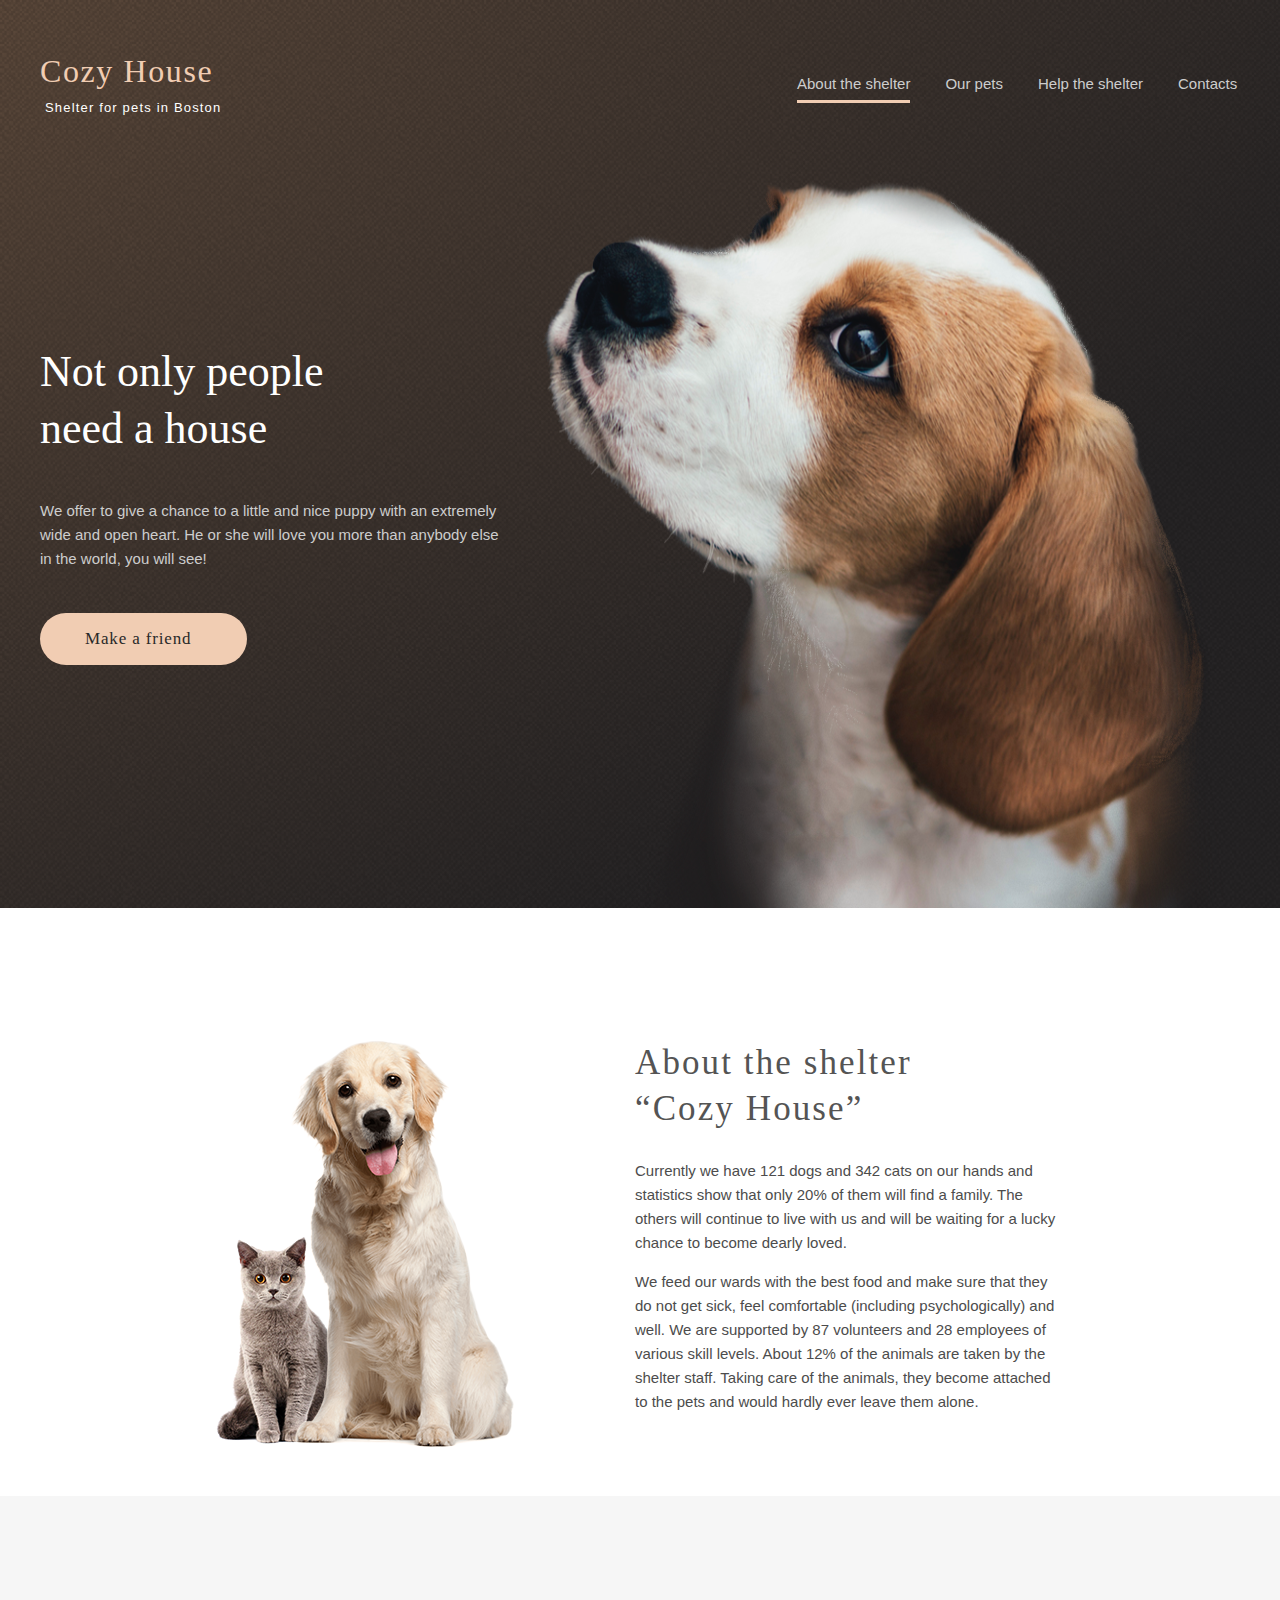
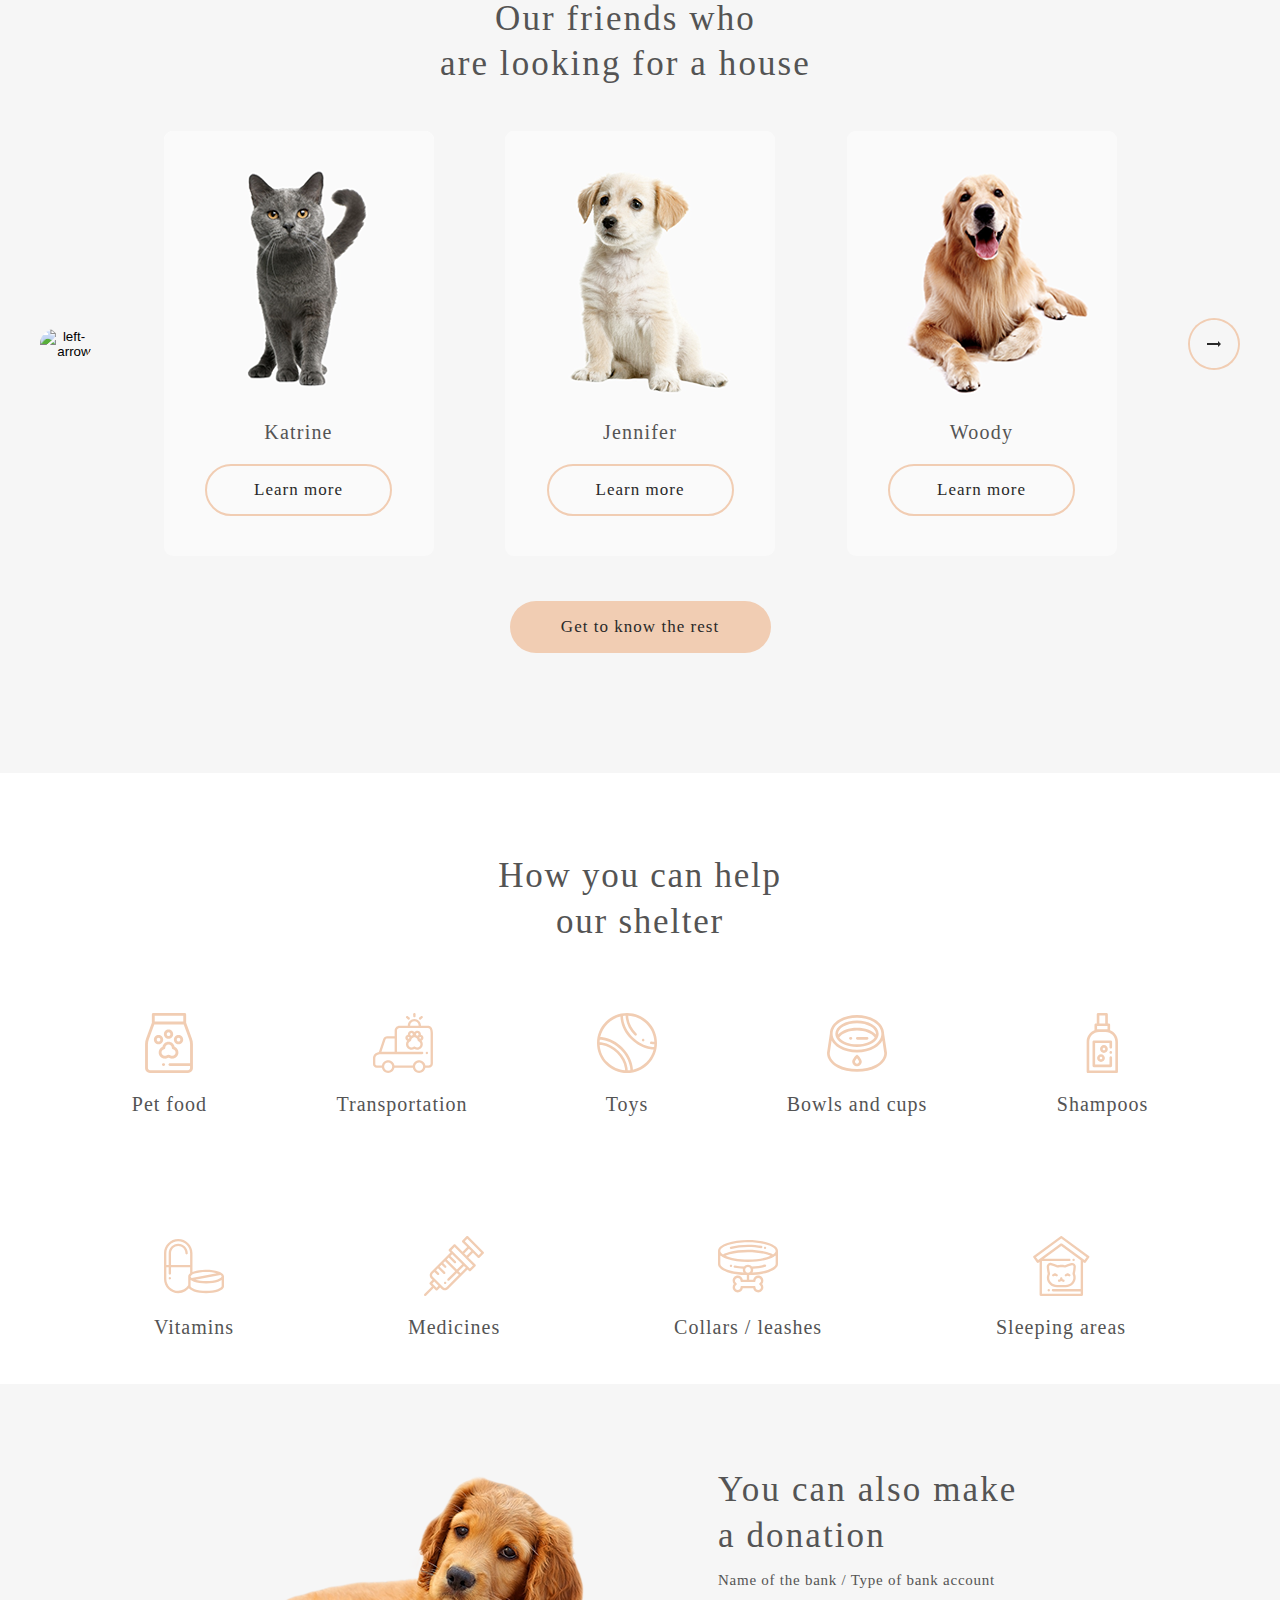
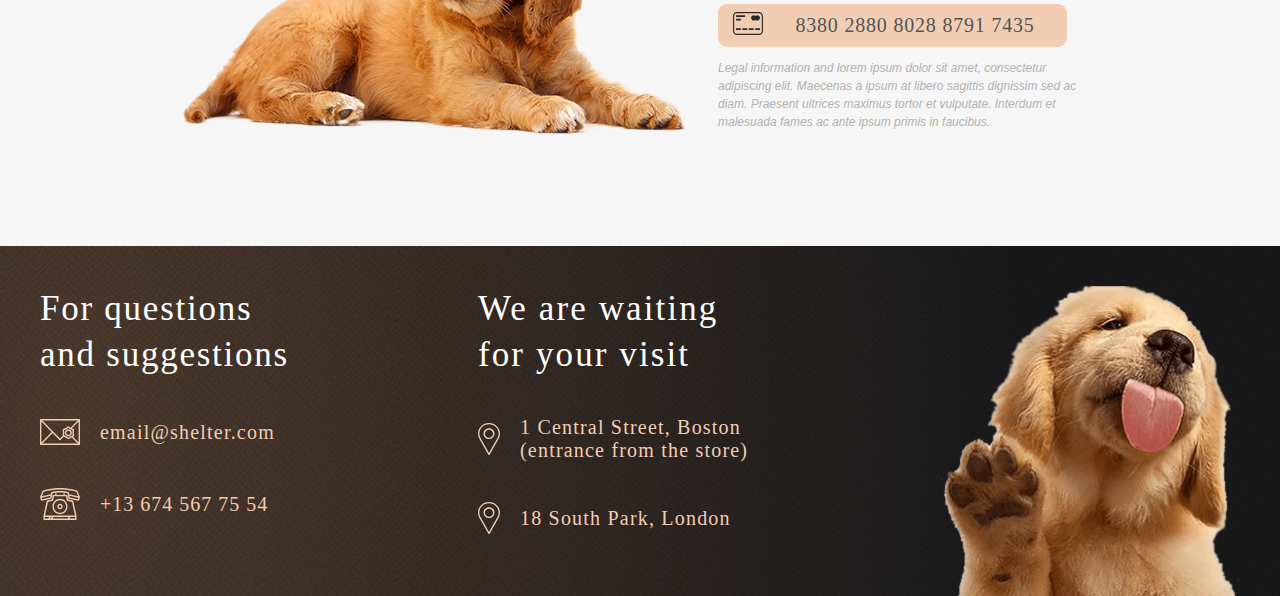
==== commit 34c50783: "fix: test fix" ====
--- a/pages/main/index.html
+++ b/pages/main/index.html
@@ -21,7 +21,7 @@
             <ul class="ul-header">
               <li class="active">About the shelter</li>
               <li>
-                <a href="../pets/our-pets.html">Our pets</a>
+                <a href="../../pets/our-pets.html">Our pets</a>
               </li>
               <li><a href="#help-the-shelter">Help the shelter</a></li>
               <li><a href="#contacts"> Contacts</a></li>
@@ -51,7 +51,7 @@
       <main>
         <div class="block-2">
           <img
-            src="../assets/images/about-pets.svg"
+            src="../../assets/images/about-pets.svg"
             alt="cat&dog"
             class="cat-dog"
           />
@@ -91,7 +91,7 @@
 
               <div class="pet-catto same">
                 <img
-                  src="../assets/images/pets-katrine.svg"
+                  src="../../assets/images/pets-katrine.svg"
                   alt="catto"
                   class="img-block3"
                 />
@@ -100,7 +100,7 @@
               </div>
               <div class="pet-puppy same">
                 <img
-                  src="../assets/images/pets-jennifer.svg"
+                  src="../../assets/images/pets-jennifer.svg"
                   alt="puppy"
                   class="img-block3"
                 />
@@ -109,7 +109,7 @@
               </div>
               <div class="pet-happy-doggo same">
                 <img
-                  src="../assets/images/pets-woody.svg"
+                  src="../../assets/images/pets-woody.svg"
                   alt="happy-doggo"
                   class="img-block3"
                 />
@@ -118,13 +118,13 @@
               </div>
               <button class="btn-arrow">
                 <img
-                  src="../assets/icons/button_arrow_right.svg"
+                  src="../../assets/icons/button_arrow_right.svg"
                   alt="right-arrow"
                   class="arrow"
                 />
               </button>
             </div>
-            <a href="../pages/pets/our-pets.html">
+            <a href="../../pages/pets/our-pets.html">
               <button class="btn-block-3">Get to know the rest</button>
             </a>
           </div>
@@ -135,32 +135,32 @@
             <div class="block-4-list">
               <div class="item">
                 <img
-                  src="../assets/icons/icon-pet-food.svg"
+                  src="../../assets/icons/icon-pet-food.svg"
                   alt="icon-pet-food"
                 />
                 <span>Pet food</span>
               </div>
               <div class="item">
                 <img
-                  src="../assets/icons/icon-transportation.svg"
+                  src="../../assets/icons/icon-transportation.svg"
                   alt="icon-transportation"
                 />
                 <span>Transportation</span>
               </div>
               <div class="item">
-                <img src="../assets/icons/icon-toys.svg" alt="icon-toys" />
+                <img src="../../assets/icons/icon-toys.svg" alt="icon-toys" />
                 <span> Toys</span>
               </div>
               <div class="item">
                 <img
-                  src="../assets/icons/icon-bowls-and-cups.svg"
+                  src="../../assets/icons/icon-bowls-and-cups.svg"
                   alt="icon-bowls-and-cups"
                 />
                 <span>Bowls and cups</span>
               </div>
               <div class="item">
                 <img
-                  src="../assets/icons/icon-shampoos.svg"
+                  src="../../assets/icons/icon-shampoos.svg"
                   alt="icon-shampoos"
                 />
                 <span>Shampoos</span>
@@ -168,28 +168,28 @@
 
               <div class="item">
                 <img
-                  src="../assets/icons/icon-vitamins.svg"
+                  src="../../assets/icons/icon-vitamins.svg"
                   alt="icon-vitamins"
                 />
                 <span>Vitamins</span>
               </div>
               <div class="item">
                 <img
-                  src="../assets/icons/icon-medicines.svg"
+                  src="../../assets/icons/icon-medicines.svg"
                   alt="icon-medicines"
                 />
                 <span>Medicines</span>
               </div>
               <div class="item">
                 <img
-                  src="../assets/icons/icon-collars-leashes.svg"
+                  src="../../assets/icons/icon-collars-leashes.svg"
                   alt="icon-collars-leashes"
                 />
                 <span>Collars / leashes</span>
               </div>
               <div class="item">
                 <img
-                  src="../assets/icons/icon-sleeping-area.svg"
+                  src="../../assets/icons/icon-sleeping-area.svg"
                   alt="icon-sleeping-area"
                 />
                 <span>Sleeping areas</span>
@@ -200,7 +200,7 @@
         <div class="block-5">
           <div class="block-5-container">
             <img
-              src="../assets/images/donation-dog.svg"
+              src="../../assets/images/donation-dog.svg"
               alt="laying-dog"
               class="laying-dog"
             />
@@ -212,7 +212,7 @@
               <button class="credit-card">
                 <a href="#"
                   ><img
-                    src="../assets/icons/credit-card.svg"
+                    src="../../assets/icons/credit-card.svg"
                     alt="credit-card-icon"
                     class="credit-card-icon"
                 /></a>
@@ -236,7 +236,7 @@
             <a href="mailto:email@shelter.com">
               <div class="contacts-1">
                 <img
-                  src="../assets/icons/icon-email.svg"
+                  src="../../assets/icons/icon-email.svg"
                   alt="email-icon"
                   class="cont-icon"
                 />
@@ -246,7 +246,7 @@
             <a href="tel:+13 674 567 75 54">
               <div class="contacts-2">
                 <img
-                  src="../assets/icons/icon-phone.svg"
+                  src="../../assets/icons/icon-phone.svg"
                   alt="phone-icon"
                   class="phone-icon"
                 />
@@ -260,7 +260,7 @@
             <a href="https://goo.gl/maps/YBffEgtz4RcukRSLA" target="_blank">
               <div class="address-1">
                 <img
-                  src="../assets/icons/icon-marker.svg"
+                  src="../../assets/icons/icon-marker.svg"
                   alt="location-icon"
                   class="pin"
                 />
@@ -272,7 +272,7 @@
             <a href="https://goo.gl/maps/GmSQT3jmfmqJFxHK8" target="_blank">
               <div class="address-2">
                 <img
-                  src="../assets/icons/icon-marker-1.svg"
+                  src="../../assets/icons/icon-marker-1.svg"
                   alt="location-icon"
                   class="pin"
                 />
@@ -281,13 +281,13 @@
             </a>
           </div>
           <img
-            src="../assets/images/footer-puppy.svg"
+            src="../../assets/images/footer-puppy.svg"
             alt="doggo-footer"
             class="footer-puppy"
           />
         </div>
       </footer>
     </div>
-    <script src="../pages/main/script.js"></script>
+    <script src="../../pages/main/script.js"></script>
   </body>
 </html>
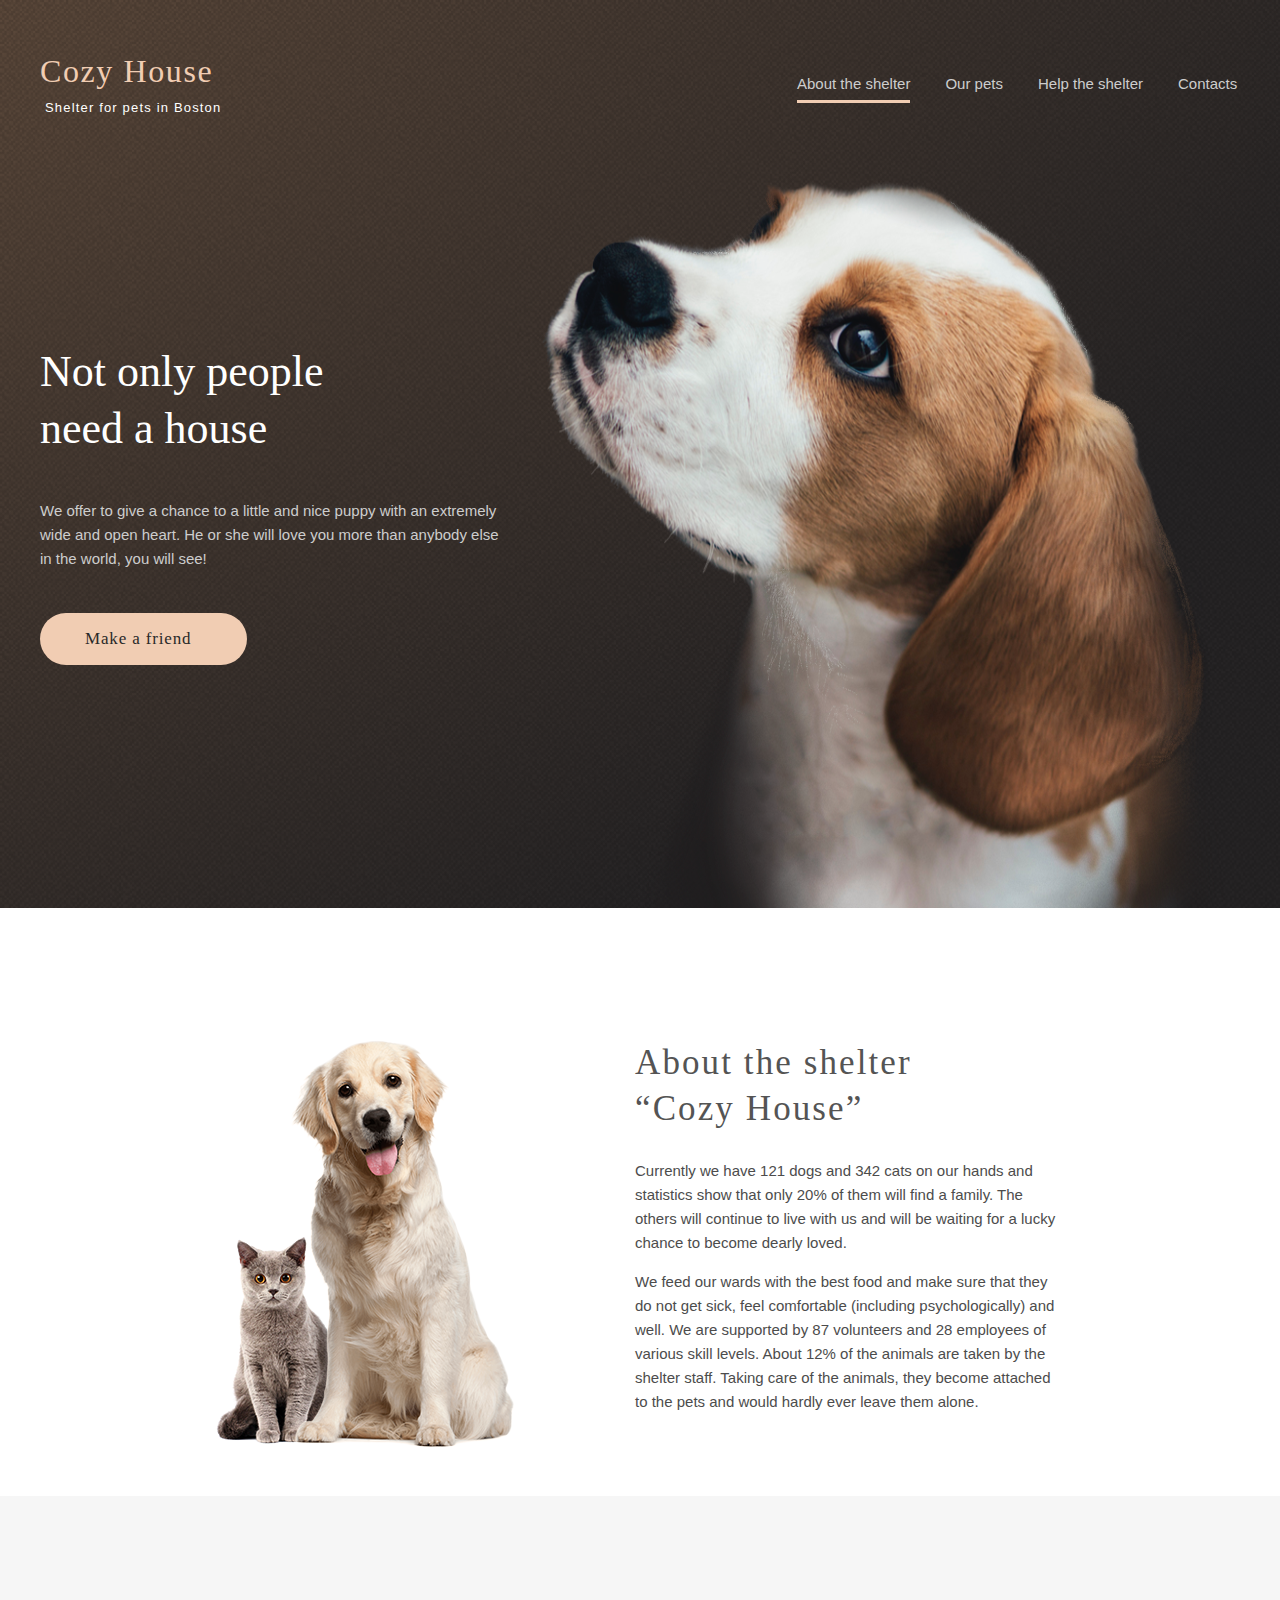
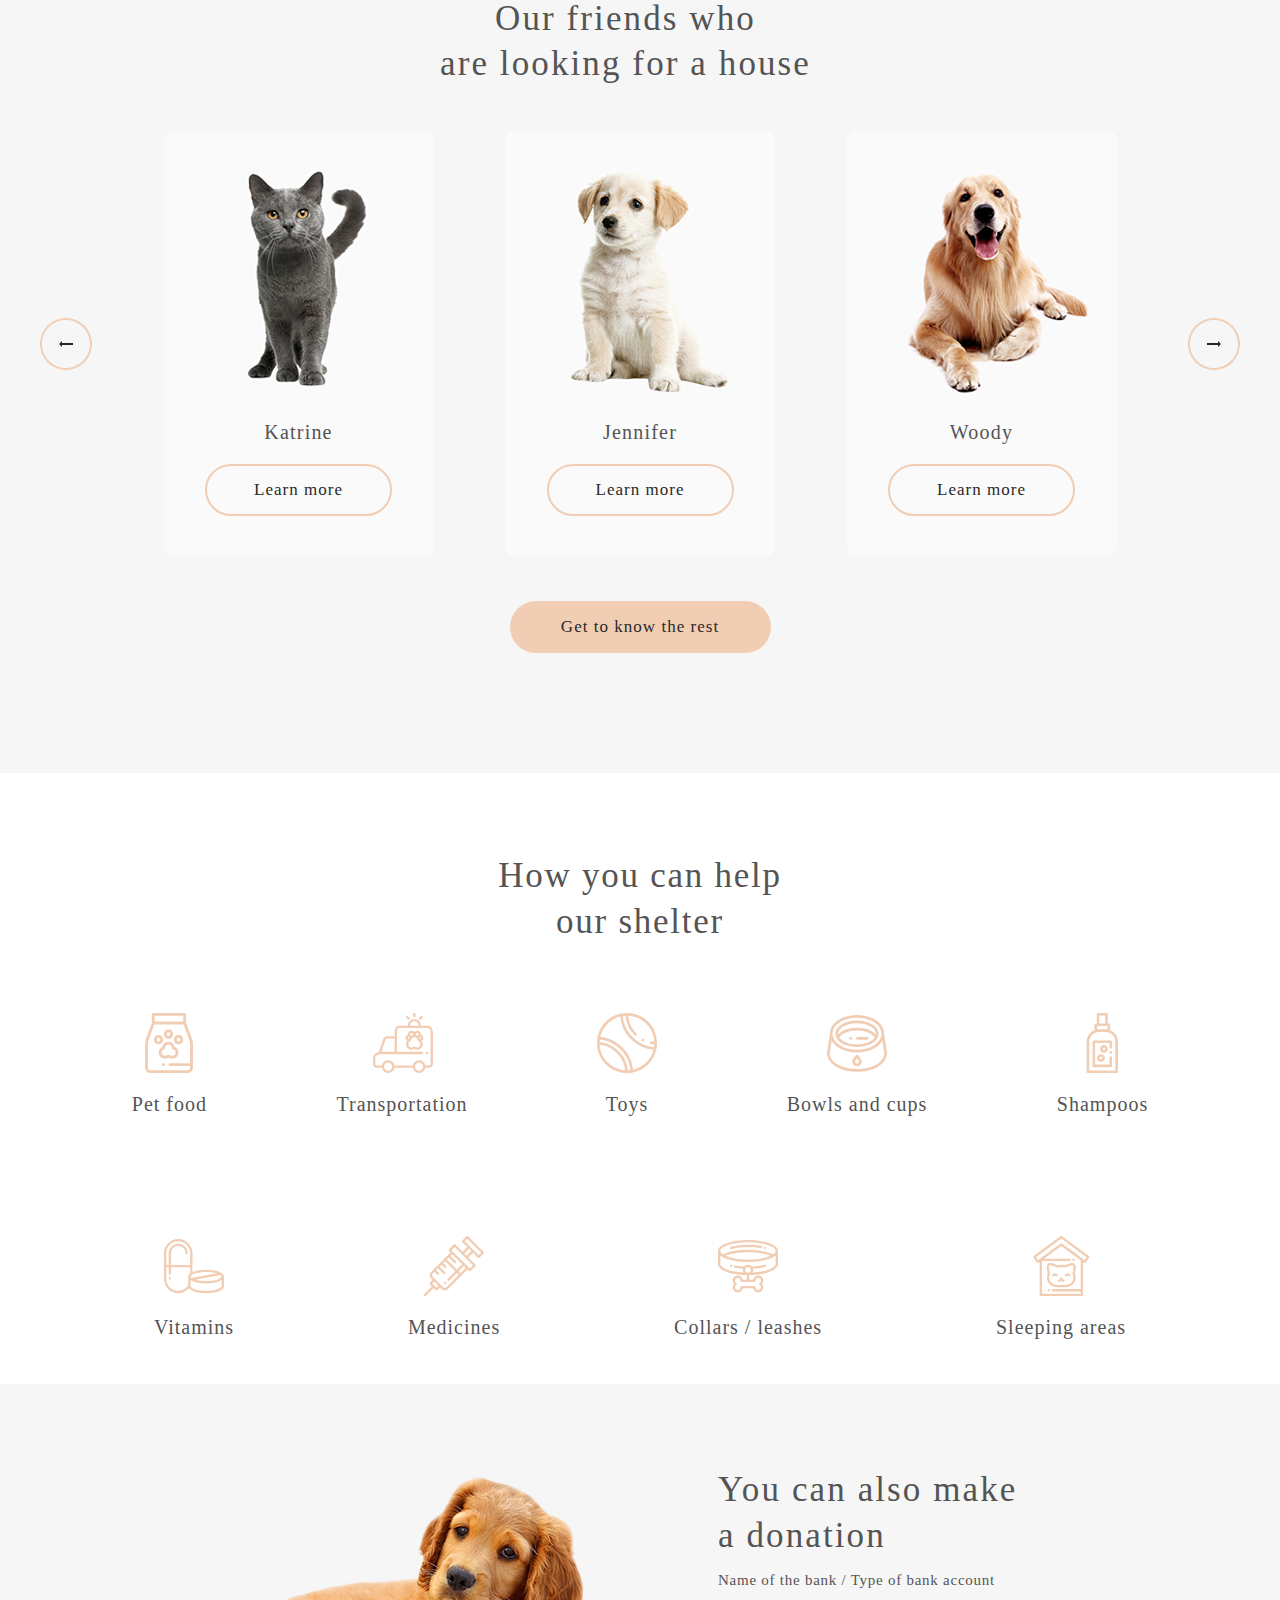
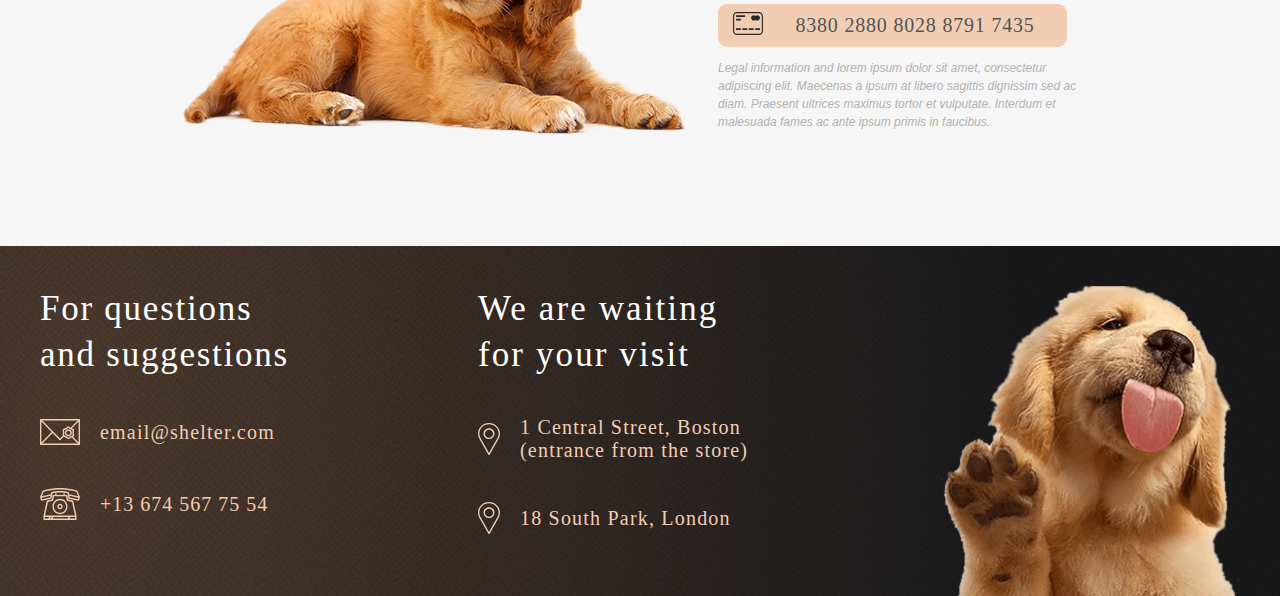
==== commit 60c00448: "fix: other changes" ====
--- a/pages/main/index.html
+++ b/pages/main/index.html
@@ -37,7 +37,7 @@
               anybody else in the world, you will see!
             </p>
 
-            <a href="#our-pets"
+            <a href="../../pages/pets/our-pets.html"
               ><button class="btn-make-friend">Make a friend</button></a
             >
           </div>
@@ -83,7 +83,7 @@
             <div class="pets">
               <button class="btn-arrow">
                 <img
-                  src="../assets/icons/button_arrow_left.svg"
+                  src="../../assets/icons/button_arrow_left.svg"
                   alt="left-arrow"
                   class="arrow"
                 />
--- a/pages/main/style.css
+++ b/pages/main/style.css
@@ -10,7 +10,7 @@
    
 }
 .block-1{
-    background: url(/assets/images/start-screen-gradient-background.svg) no-repeat;
+    background: url(../../assets/images/start-screen-gradient-background.svg) no-repeat;
     width: 1280px;
     height: 908px;
 }
@@ -555,7 +555,7 @@
 
 footer{
     display: flex;
-    background: url(/assets/images/footer-gradient-background.svg) no-repeat;
+    background: url(../../assets/images/footer-gradient-background.svg) no-repeat;
     width: 1280px;
     height: 350px;
 }
@@ -713,4 +713,4 @@
     width: 300px;
     height: 310px;
         
-}+}
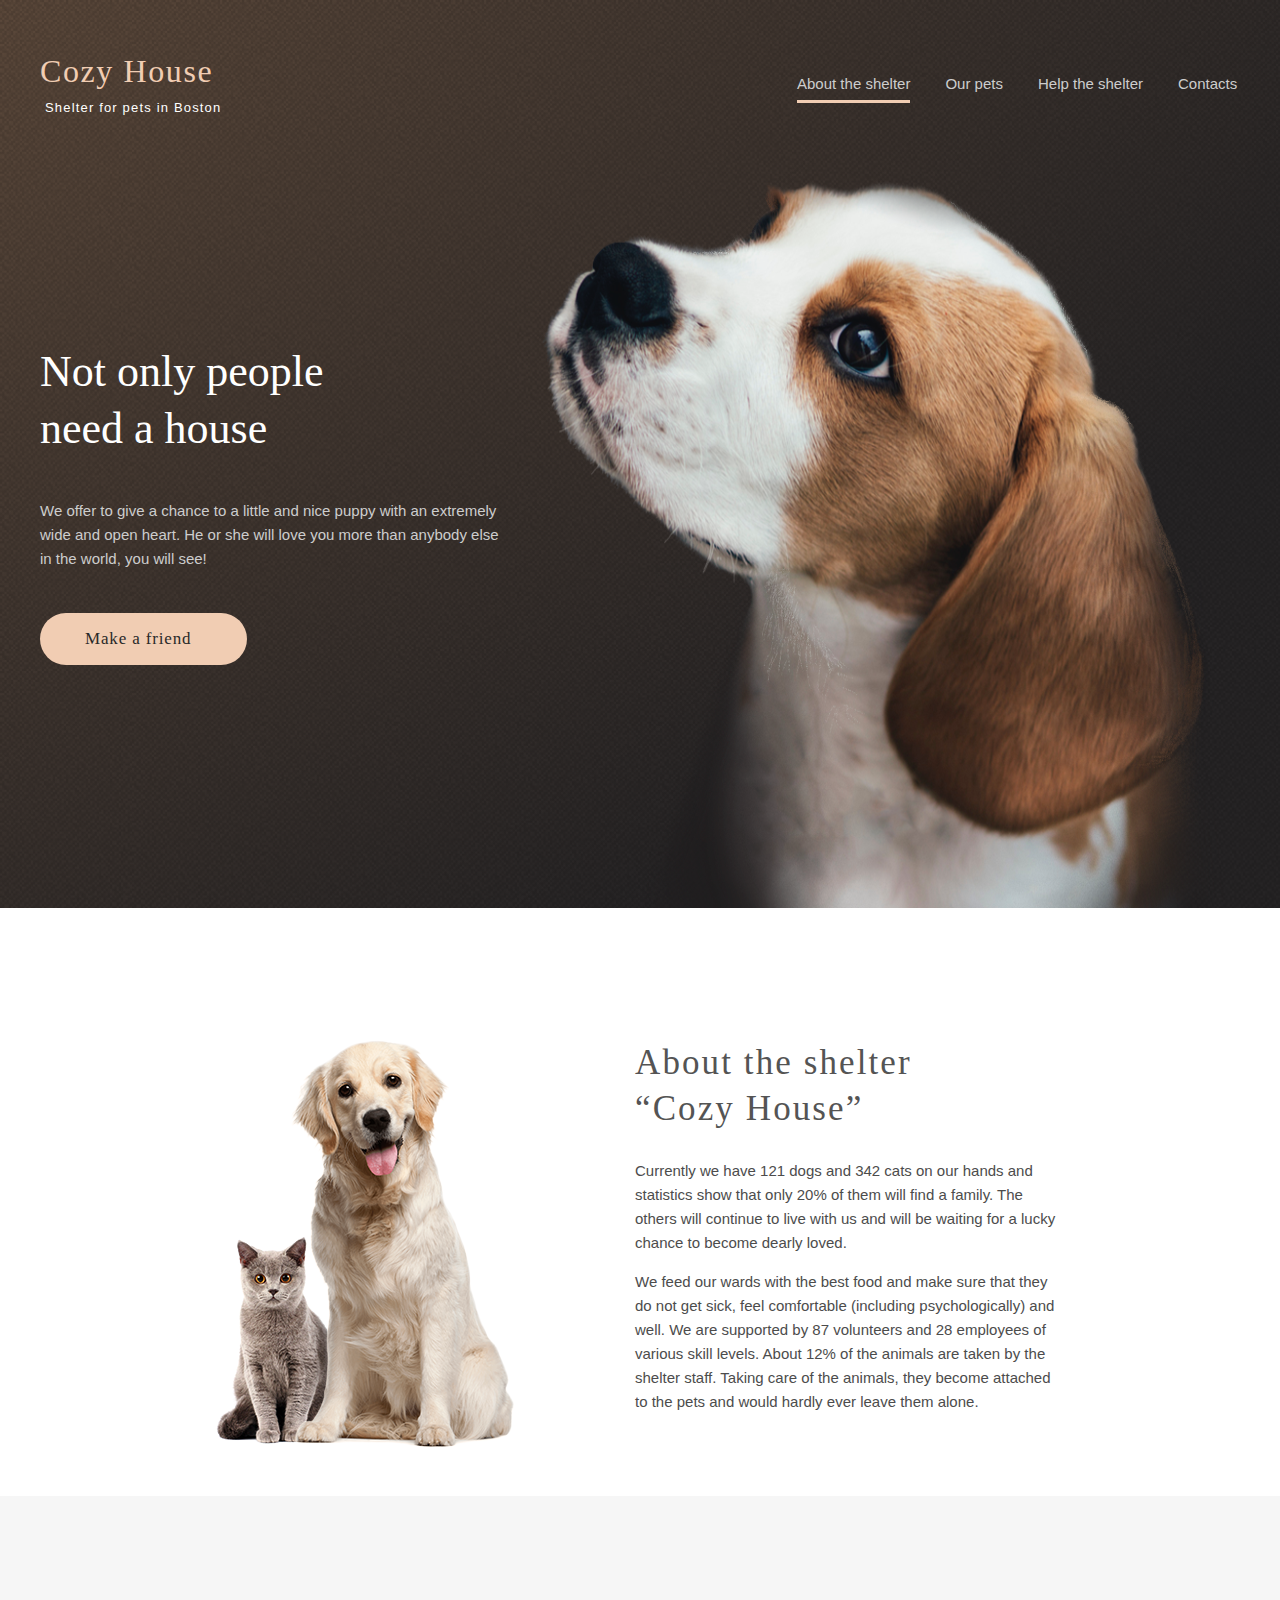
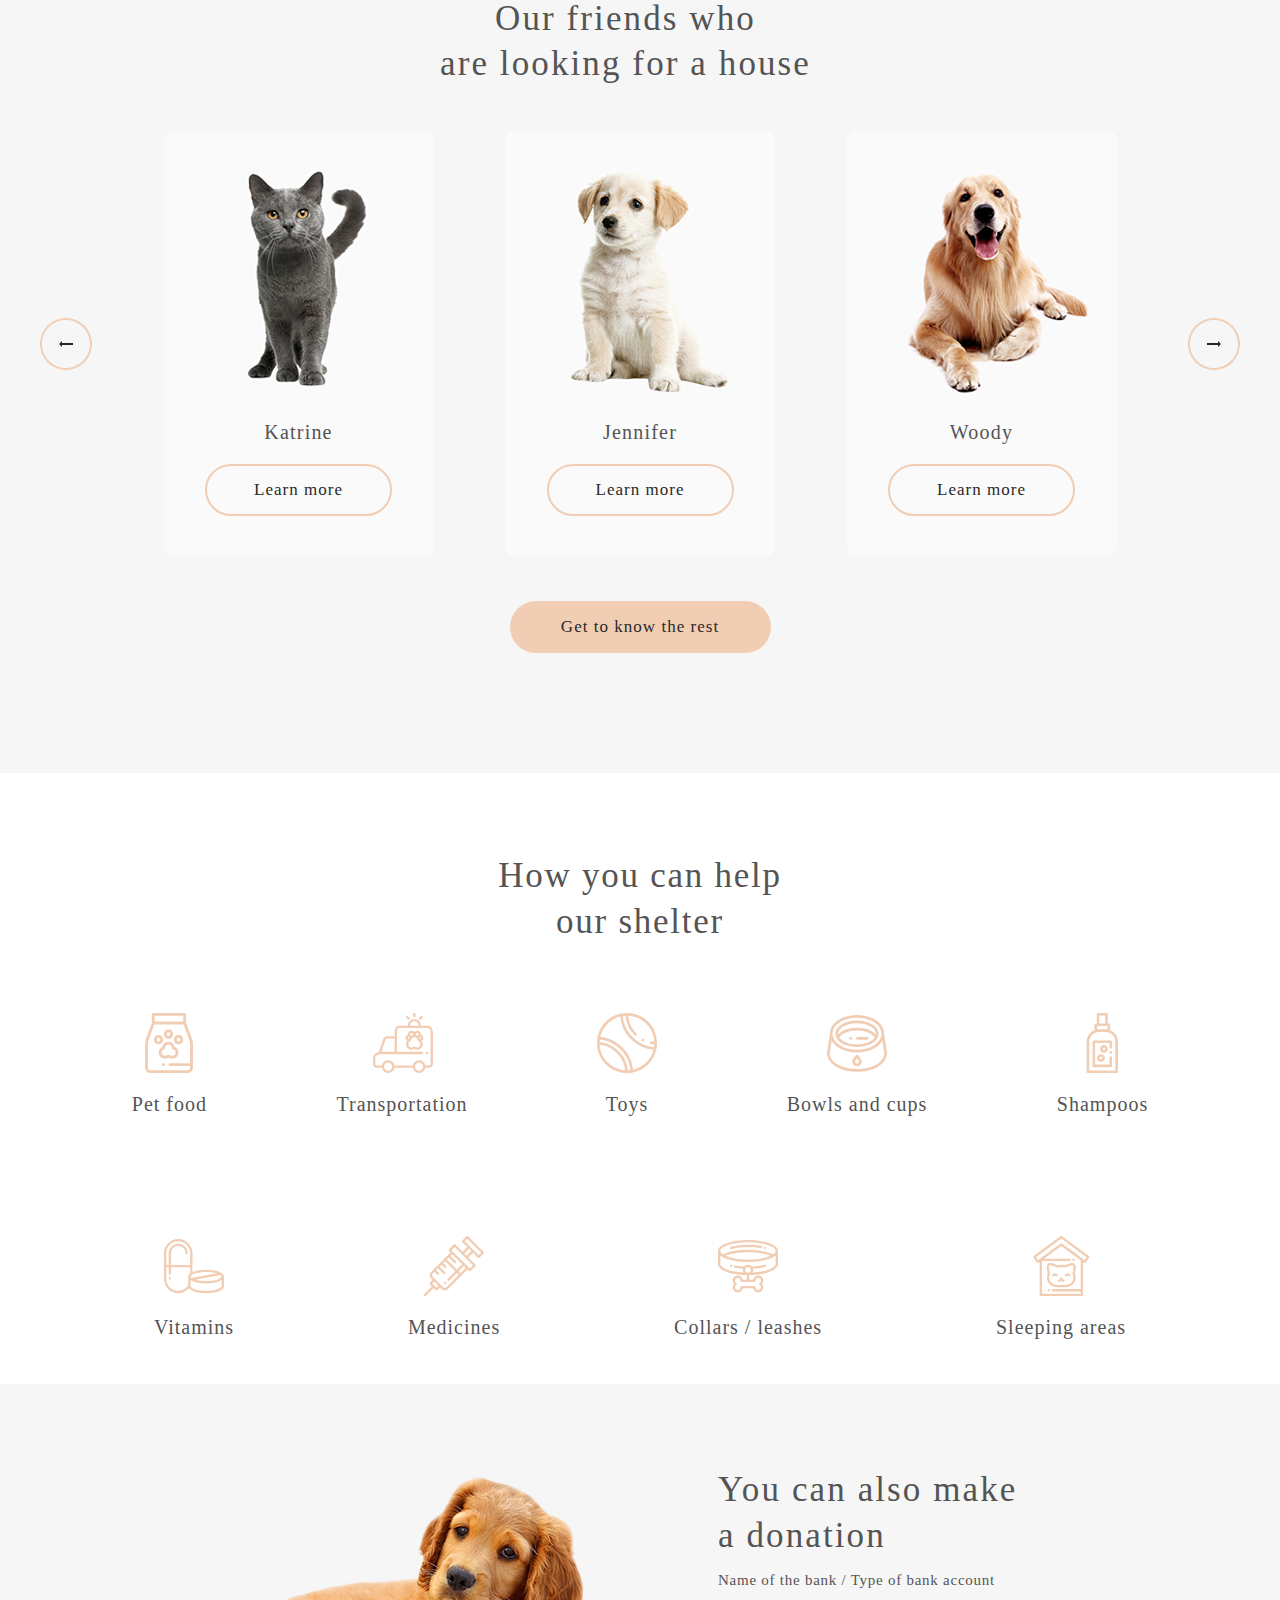
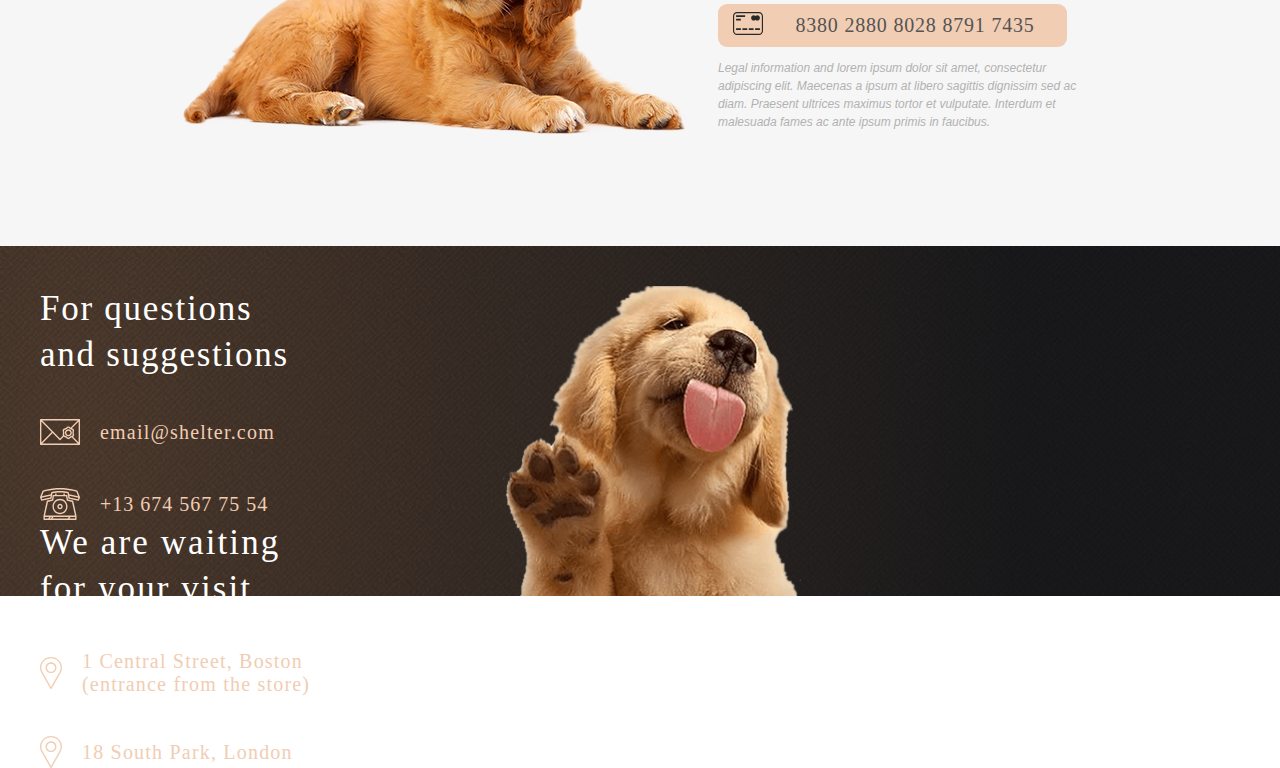
==== commit 5ae93250: "feat: added div" ====
--- a/pages/main/index.html
+++ b/pages/main/index.html
@@ -21,7 +21,7 @@
             <ul class="ul-header">
               <li class="active">About the shelter</li>
               <li>
-                <a href="../../pets/our-pets.html">Our pets</a>
+                <a href="../pets/our-pets.html">Our pets</a>
               </li>
               <li><a href="#help-the-shelter">Help the shelter</a></li>
               <li><a href="#contacts"> Contacts</a></li>
@@ -231,6 +231,7 @@
       </main>
       <footer class="block-6" id="contacts">
         <div class="footer-content">
+         <div class="contactAndAddress">
           <div class="contacts">
             <h2 class="footer-h2-1">For questions and suggestions</h2>
             <a href="mailto:email@shelter.com">
@@ -279,6 +280,7 @@
                 <span class="address-span-2">18 South Park, London </span>
               </div>
             </a>
+          </div>
           </div>
           <img
             src="../../assets/images/footer-puppy.svg"
--- a/pages/main/style.css
+++ b/pages/main/style.css
@@ -714,3 +714,336 @@
     height: 310px;
         
 }
+
+/*BURGER-MENU*/
+
+/* RESPONSIVE 768px*/
+@media screen and (max-width: 768px) {
+  body {
+    margin: 0;
+    padding: 0px;
+    display: flex;
+    justify-content: center;
+  }
+
+  .container,
+  .block-2,
+  .block-3,
+  .block-4,
+  .block-5,
+  footer {
+    width: 768px;
+    display: flex;
+    flex-direction: column;
+  }
+
+  .logo-div {
+    margin-right: 75px;
+  }
+
+  .h2-header,
+  .p-header {
+    margin-top: 0;
+    margin-left: 150px;
+  }
+  .ul-header {
+    padding-right: 30px;
+  }
+  header {
+    padding-top: 30px;
+  }
+  .btn-make-friend {
+    margin-left: 280px;
+  }
+  .block-1,
+  .main {
+    display: flex;
+    flex-direction: column;
+    width: 768px;
+    height: 1165px;
+    margin-left: 0;
+  }
+
+  .block-1 {
+    background: url(../../assets/images/768backgrnd-start.svg) no-repeat;
+    background-size: 1500px;
+    width: 768px;
+    height: 1165px;
+  }
+  .doggo {
+    width: 570px;
+    height: 593px;
+    margin-top: 100px;
+    margin-left: 170px;
+  }
+
+  .block-2 {
+    width: 768px;
+    height: 950px;
+    display: flex;
+    align-items: center;
+    flex-direction: column-reverse;
+    gap: 80px;
+    padding-top: 0;
+    margin: 0;
+  }
+  .block-4 {
+    height: 900px;
+  }
+  .block-4-list {
+    display: flex;
+    justify-content: space-around;
+    width: 768px;
+    gap: 30px;
+  }
+  .item {
+    gap: 30px;
+    padding: 30px;
+  }
+
+  .block-5 {
+    height: 780px;
+  }
+  .block-5-container {
+    display: flex;
+    flex-direction: column-reverse;
+    align-items: center;
+    width: 768px;
+    height: 1000px;
+    margin-left: 0;
+  }
+  .block-5-h2,
+  .block-5-h3 {
+    margin-bottom: 25px;
+  }
+  .pets {
+    width: 768px;
+  }
+  .left-arrow {
+    margin-left: 25px;
+  }
+  .right-arrow {
+    margin-left: -35px;
+  }
+  .pet-happy-doggo {
+    display: none;
+  }
+  footer {
+    background: url(../../assets/images/768backgrnd-footer.svg.svg) no-repeat;
+    width: 768px;
+    height: 639px;
+  }
+
+  .footer-content {
+    display: flex;
+    align-items: center;
+    flex-direction: column;
+    margin: 0;
+    width: 320px;
+    gap: 60px;
+  }
+  .footer-h2-1 {
+    width: 300px;
+    font-size: 27px;
+  }
+  .address {
+    gap: 33.5px;
+  }
+  .contactAndAddress {
+    padding-top: 30px;
+    padding-left: 40px;
+    gap: 60px;
+  }
+  .footer-puppy {
+    margin: 0;
+  }
+}
+
+/* RESPONSIVE 320px*/
+@media screen and (max-width: 320px) {
+  body {
+    margin: 0;
+    padding: 0px;
+    display: flex;
+    justify-content: center;
+  }
+
+  .container,
+  .block-2,
+  .block-3,
+  .block-4,
+  .block-5,
+  footer {
+    width: 320px;
+    display: flex;
+    flex-direction: column;
+  }
+
+  .main-nav {
+    display: none;
+  }
+  .logo-div {
+    margin-left: -20px;
+  }
+  .main-div {
+    margin-left: 10px;
+    width: 300px;
+    display: flex;
+    flex-direction: column;
+  }
+  .h2-header {
+    width: 300px;
+    text-align: center;
+    font-size: 27px;
+    margin: 0;
+  }
+  .p-header {
+    width: 300px;
+    text-align: center;
+    margin-top: 0;
+    margin-left: 0px;
+  }
+
+  .btn-make-friend {
+    margin: 40px;
+  }
+  .block-1,
+  .main {
+    display: flex;
+    flex-direction: column;
+    width: 320px;
+    height: 1165px;
+    margin-left: 0;
+  }
+
+  .block-1 {
+    background: url(../../assets/images/320-start-screen-gradient-background.svg)
+      no-repeat;
+    /* background-size: 823px; */
+    width: 320px;
+    height: 800px;
+  }
+  .doggo {
+    width: 270px;
+    height: 300px;
+    margin-top: 40px;
+    margin-left: 40px;
+  }
+
+  .block-2 {
+    display: flex;
+    flex-direction: column;
+    width: 320px;
+    height: 950px;
+    display: flex;
+    align-items: center;
+    flex-direction: column-reverse;
+    gap: 80px;
+    padding-top: 0;
+    margin: 0;
+    gap: 100px;
+  }
+  .h2-block-2 {
+    width: 250px;
+    font-size: 27px;
+    margin-left: 55px;
+    margin-top: 40px;
+    text-align: center;
+  }
+  .p-block-2 {
+    width: 300px;
+    text-align: start;
+    margin-left: 40px;
+    font-size: 16px;
+    letter-spacing: 0.01em;
+  }
+  .cat-dog {
+    width: 260px;
+    margin: 0;
+    padding-top: 140px;
+    margin-right: 50px;
+  }
+  .block-3-container {
+    width: 320px;
+  }
+  .h2-block-3 {
+    width: 320px;
+    font-size: 25px;
+    margin-left: 30px;
+  }
+  .pet-puppy {
+    display: none;
+  }
+  .block-4 {
+    height: 1100px;
+  }
+  .block-4-h2 {
+    font-size: 27px;
+    text-align: center;
+    width: 280px;
+  }
+  .block-4-list {
+    display: flex;
+    justify-content: space-around;
+    width: 320px;
+    gap: 30px;
+  }
+  .item {
+    gap: 30px;
+    padding: 30px;
+  }
+
+  .block-5 {
+    height: 780px;
+  }
+  .block-5-container {
+    display: flex;
+    flex-direction: column-reverse;
+    align-items: center;
+    width: 768px;
+    height: 1000px;
+    margin-left: 0;
+  }
+  .block-5-h2,
+  .block-5-h3 {
+    margin-bottom: 25px;
+  }
+  .pets {
+    width: 768px;
+  }
+  .left-arrow {
+    margin-left: 25px;
+  }
+  .right-arrow {
+    margin-left: -35px;
+  }
+  .pet-happy-doggo {
+    display: none;
+  }
+  footer {
+    background: url(../../assets/images/320-footer-gradient-background.svg) no-repeat;
+    width: 768px;
+    height: 639px;
+  }
+
+  .footer-content {
+    display: flex;
+    align-items: center;
+    flex-direction: column;
+    margin: 0;
+    width: 768px;
+    gap: 60px;
+  }
+  .address {
+    gap: 33.5px;
+  }
+  .contactAndAddress {
+    padding-top: 30px;
+    padding-left: 40px;
+    gap: 60px;
+  }
+  .footer-puppy {
+    margin: 0;
+  }
+}
+
